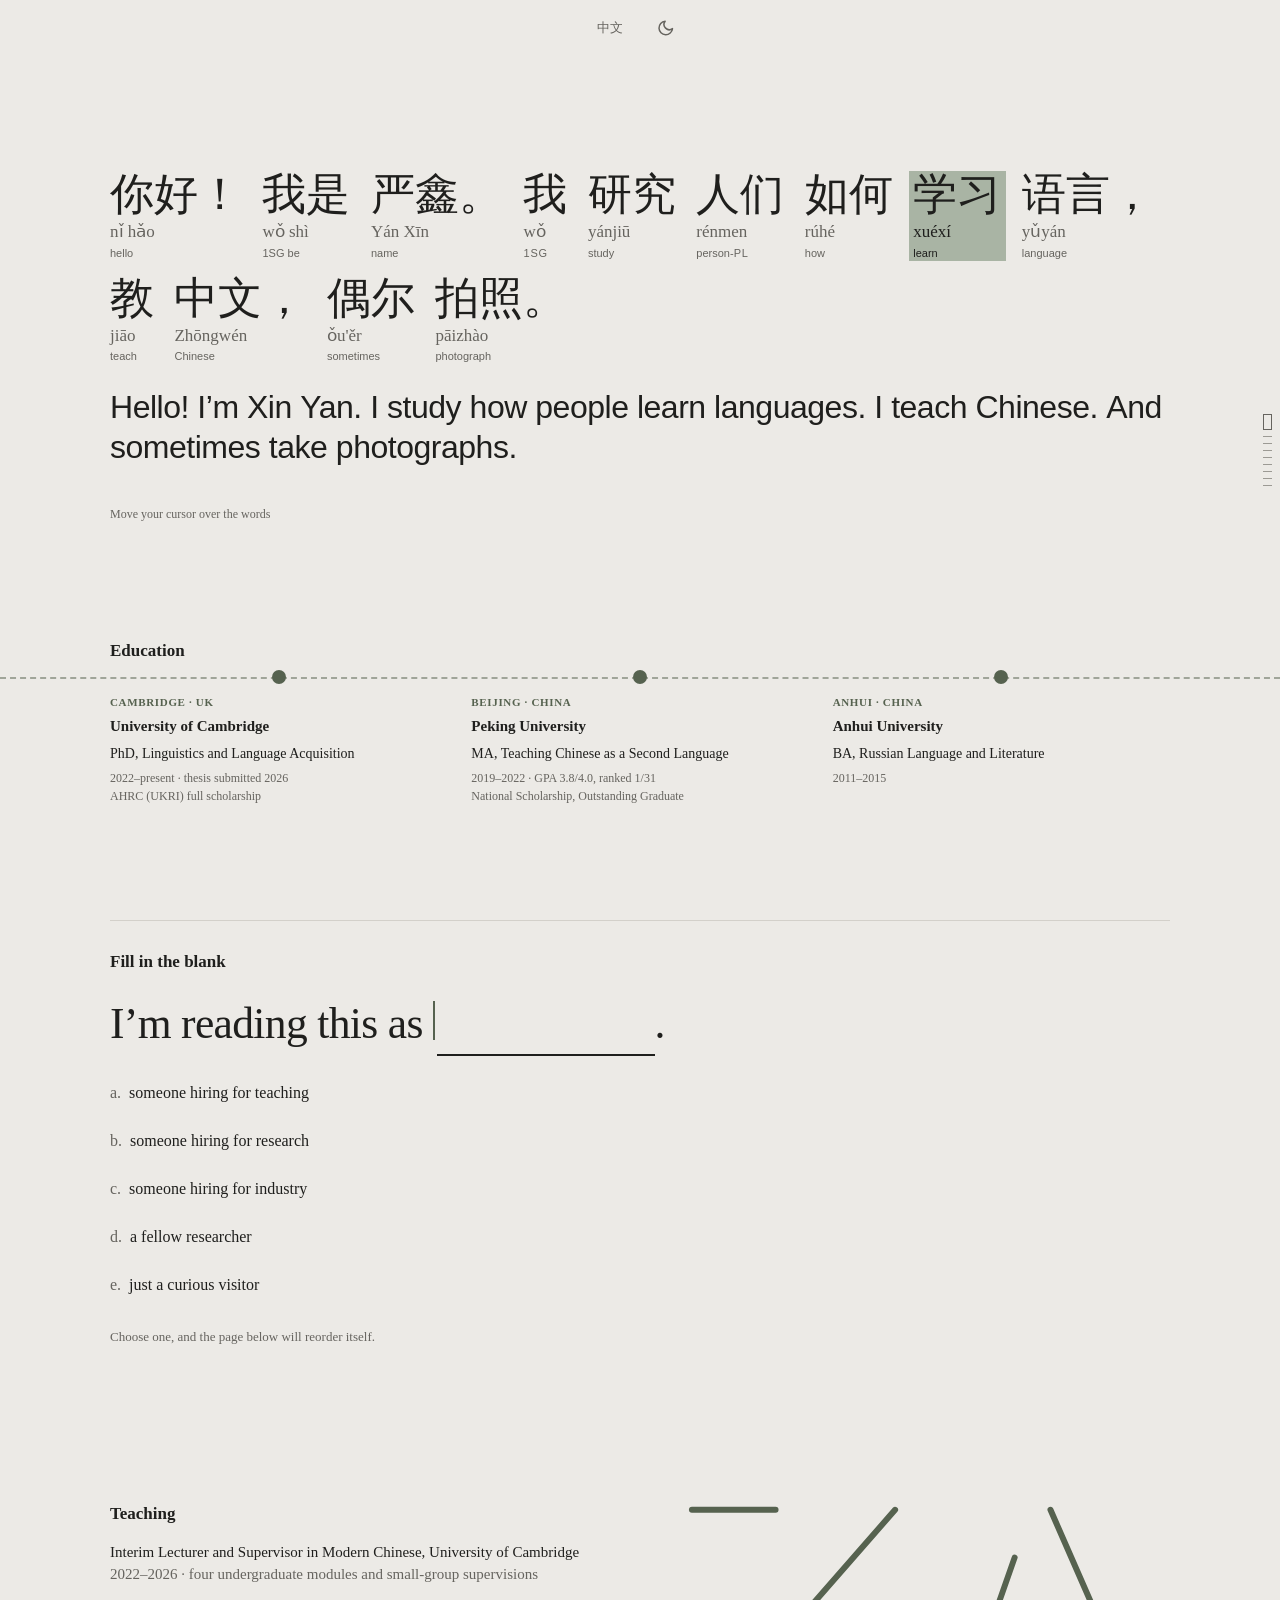
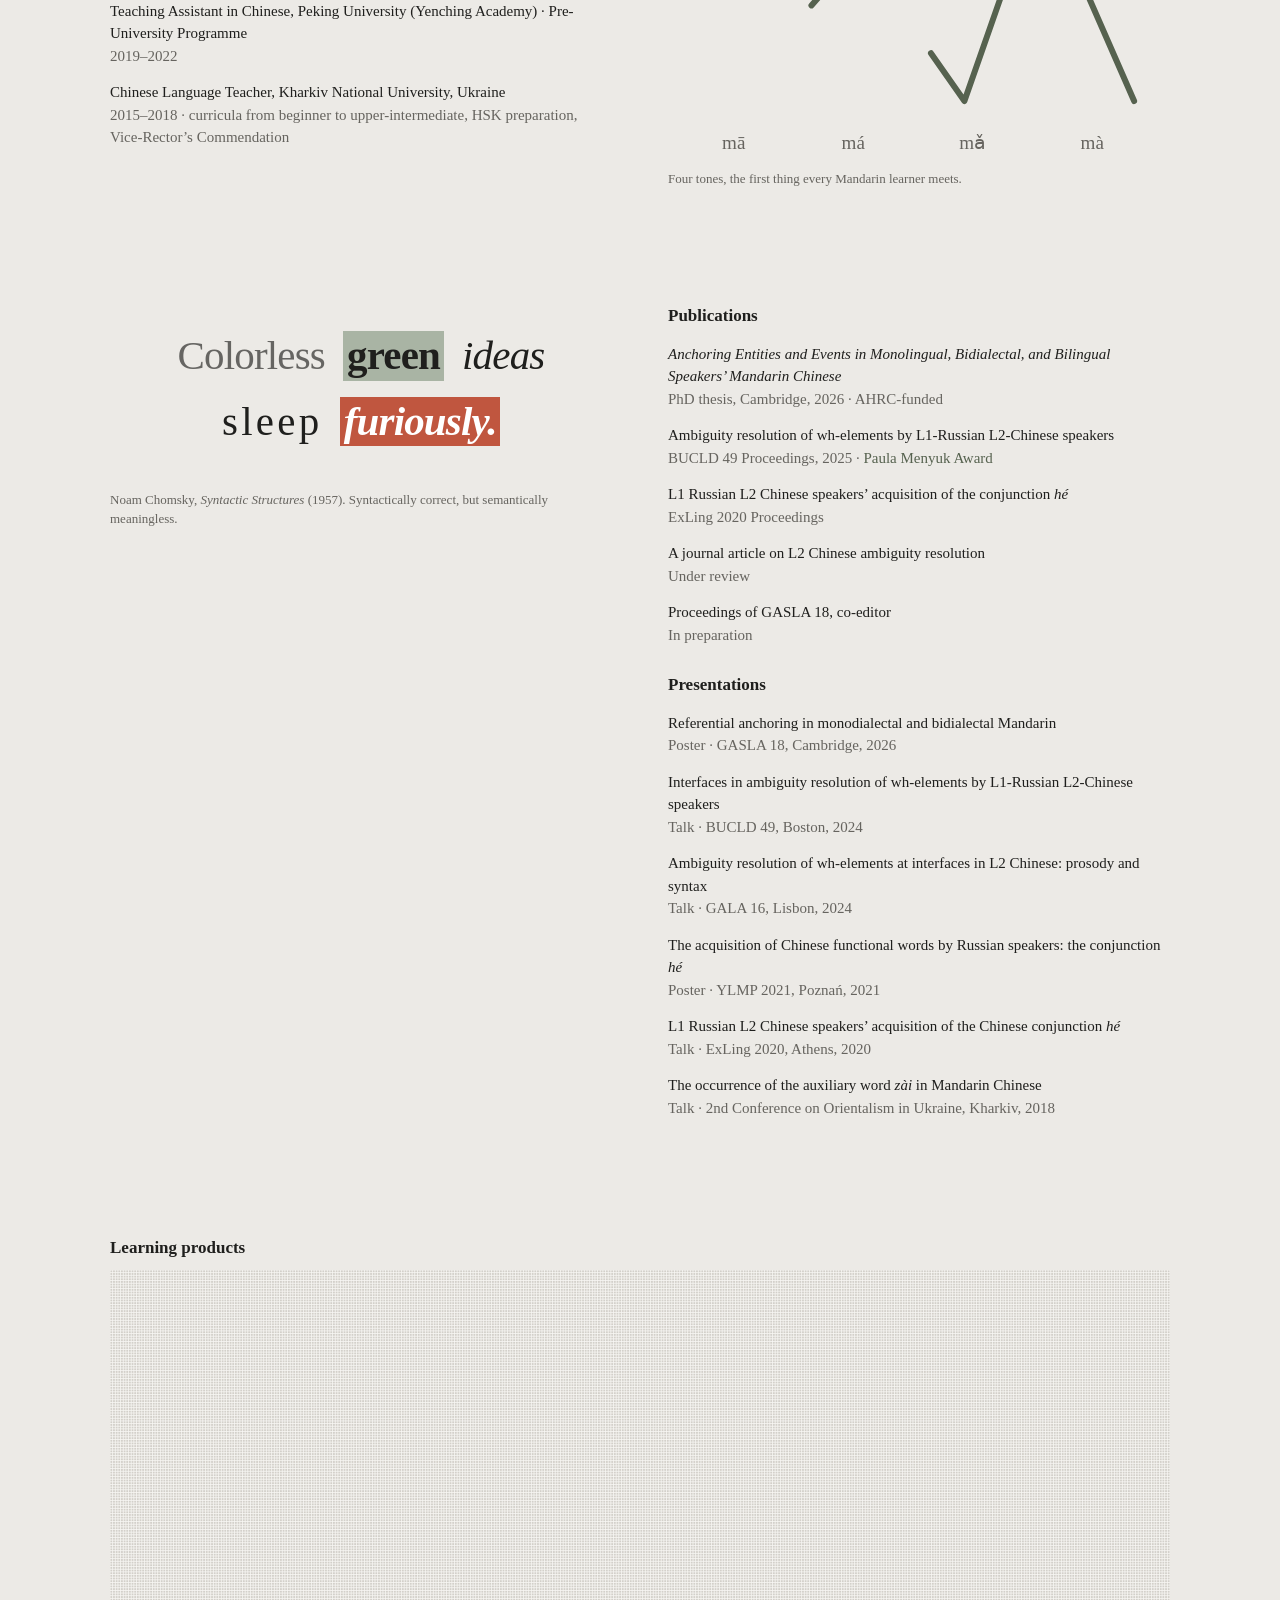
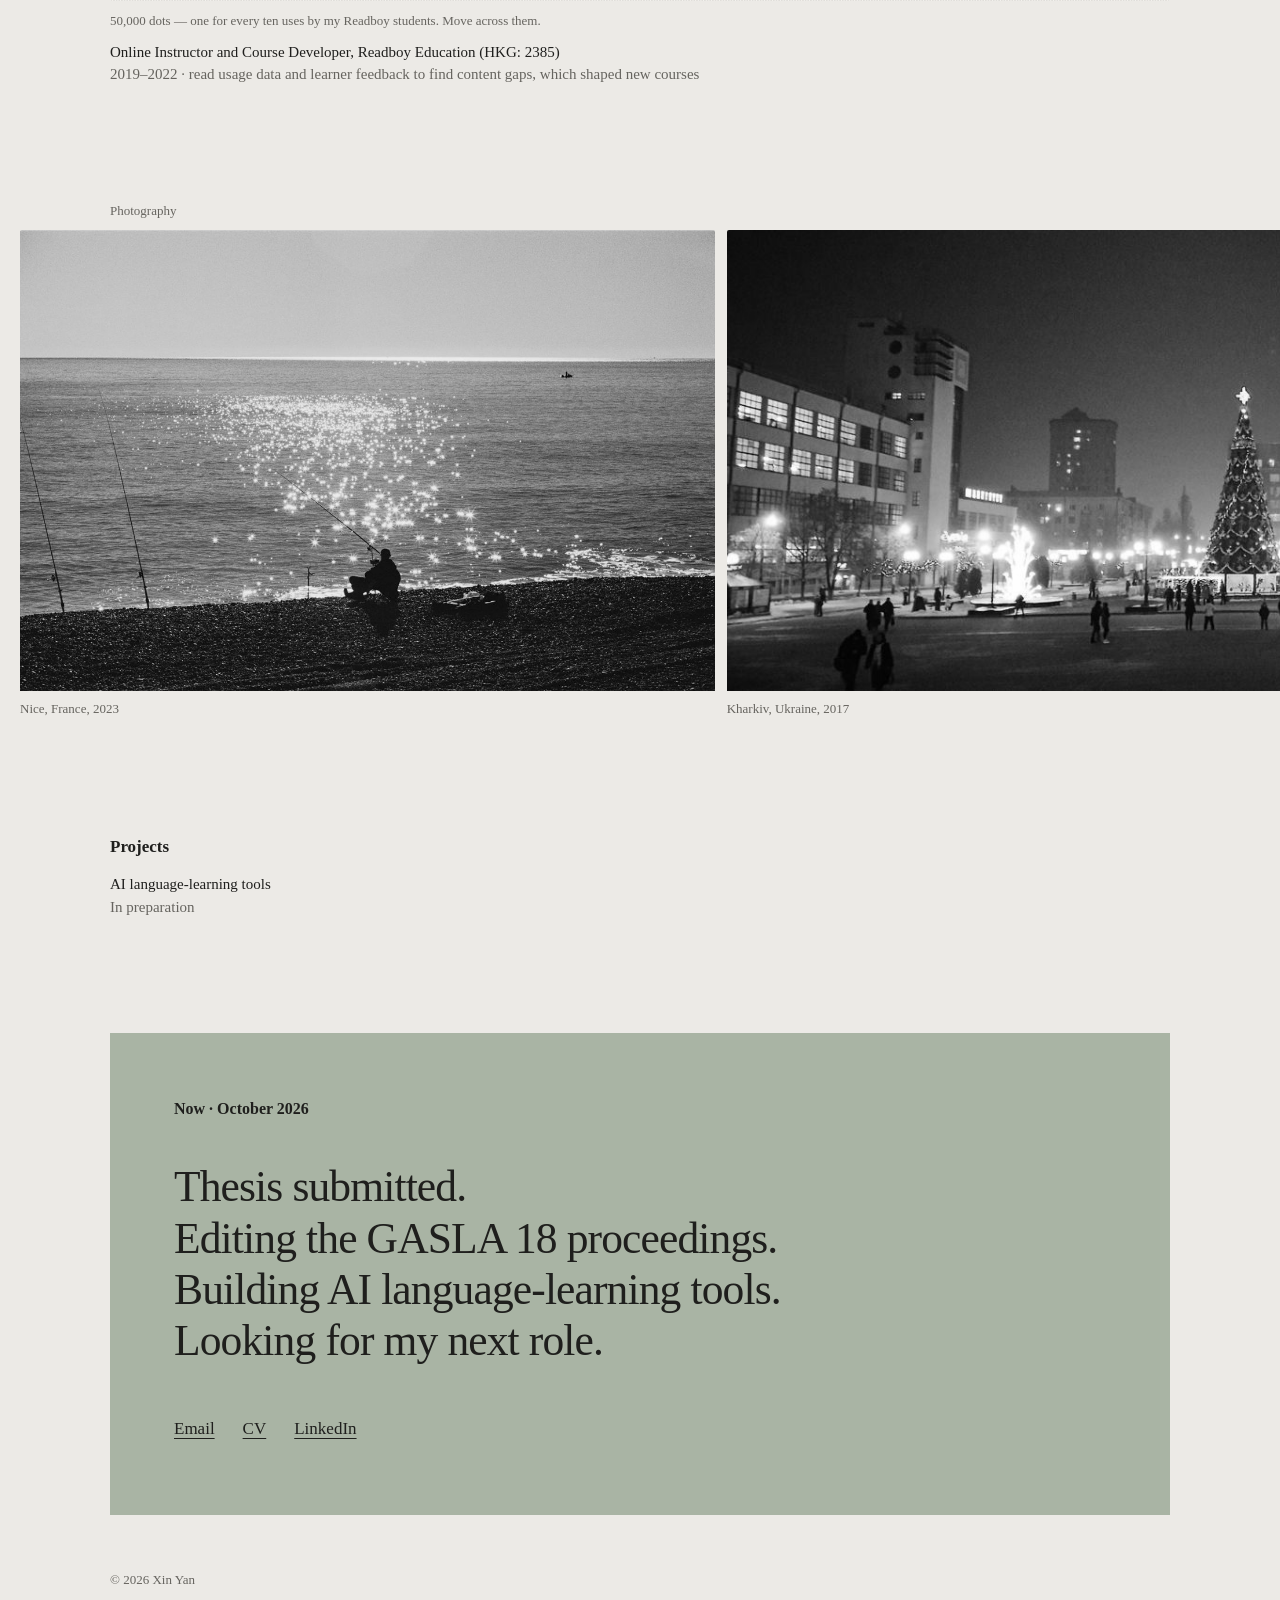
==== index.html @ ea4a9679 "Add files via upload" ====
<!doctype html>
<html lang="en">
<head>
<meta charset="utf-8">
<meta name="viewport" content="width=device-width, initial-scale=1">
<title>Xin Yan 严鑫</title>
<meta name="description" content="Xin Yan (严鑫): Chinese language teacher and applied linguist. PhD, University of Cambridge; MA, Peking University.">
<meta property="og:title" content="Xin Yan 严鑫">
<meta property="og:description" content="I teach Chinese, study how people learn languages, and sometimes take photographs.">
<meta property="og:image" content="photos/nice-2023-1200.jpg">
<meta name="theme-color" content="#ECEAE6" id="themeColor">
<link rel="icon" href="data:image/svg+xml,%3Csvg xmlns='http://www.w3.org/2000/svg' viewBox='0 0 32 32'%3E%3Ccircle cx='16' cy='16' r='14' fill='%23A9B4A4'/%3E%3C/svg%3E">
<link rel="stylesheet" href="style.css">
<script src="script.js" defer></script>
</head>
<body>

<header class="bar">
  <div class="bar-center">
    <a class="lang-toggle" href="zh.html" aria-label="中文" lang="zh-CN">中文</a>
    <button class="theme-toggle" type="button" aria-label="Toggle dark mode" data-theme="light"><svg class="icon-moon" viewBox="0 0 24 24" fill="none" stroke="currentColor" stroke-width="2" stroke-linecap="round" stroke-linejoin="round" aria-hidden="true"><path d="M21 12.8A9 9 0 1 1 11.2 3a7 7 0 0 0 9.8 9.8z"/></svg><svg class="icon-sun" viewBox="0 0 24 24" fill="none" stroke="currentColor" stroke-width="2" stroke-linecap="round" stroke-linejoin="round" aria-hidden="true"><circle cx="12" cy="12" r="4"/><path d="M12 2v2M12 20v2M4.9 4.9l1.4 1.4M17.7 17.7l1.4 1.4M2 12h2M20 12h2M4.9 19.1l1.4-1.4M17.7 6.3l1.4-1.4"/></svg></button>
  </div>
</header>

<div class="rail" id="rail" aria-hidden="true"></div>

<main>

  <!-- (1) Introduction -->
    <section class="intro" data-sec aria-label="Introduction">
    <div class="gloss" lang="zh-CN" id="gloss">
      <span class="w"><span class="h">你好！</span><span class="p" lang="zh-Latn">nǐ hǎo</span><span class="g" lang="en">hello</span></span>
      <span class="w"><span class="h">我是</span><span class="p" lang="zh-Latn">wǒ shì</span><span class="g" lang="en">1SG be</span></span>
      <span class="w"><span class="h">严鑫。</span><span class="p" lang="zh-Latn">Yán Xīn</span><span class="g" lang="en">name</span></span>
      <span class="w"><span class="h">我</span><span class="p" lang="zh-Latn">wǒ</span><span class="g sc" lang="en">1SG</span></span>
      <span class="w"><span class="h">研究</span><span class="p" lang="zh-Latn">yánjiū</span><span class="g" lang="en">study</span></span>
      <span class="w"><span class="h">人们</span><span class="p" lang="zh-Latn">rénmen</span><span class="g" lang="en">person-<span class="sc">PL</span></span></span>
      <span class="w"><span class="h">如何</span><span class="p" lang="zh-Latn">rúhé</span><span class="g" lang="en">how</span></span>
      <span class="w hl"><span class="h">学习</span><span class="p" lang="zh-Latn">xuéxí</span><span class="g" lang="en">learn</span></span>
      <span class="w"><span class="h">语言，</span><span class="p" lang="zh-Latn">yǔyán</span><span class="g" lang="en">language</span></span>
      <span class="w"><span class="h">教</span><span class="p" lang="zh-Latn">jiāo</span><span class="g" lang="en">teach</span></span>
      <span class="w"><span class="h">中文，</span><span class="p" lang="zh-Latn">Zhōngwén</span><span class="g" lang="en">Chinese</span></span>
      <span class="w"><span class="h">偶尔</span><span class="p" lang="zh-Latn">ǒu'ěr</span><span class="g" lang="en">sometimes</span></span>
      <span class="w"><span class="h">拍照。</span><span class="p" lang="zh-Latn">pāizhào</span><span class="g" lang="en">photograph</span></span>
      <span class="tr-en"><span class="ew">Hello!</span> <span class="ew">I’m</span> <span class="ew">Xin</span> <span class="ew">Yan.</span> <span class="ew">I</span> <span class="ew">study</span> <span class="ew">how</span> <span class="ew">people</span> <span class="ew">learn</span> <span class="ew">languages.</span> <span class="ew">I</span> <span class="ew">teach</span> <span class="ew">Chinese.</span> <span class="ew">And</span> <span class="ew">sometimes</span> <span class="ew">take</span> <span class="ew">photographs.</span></span>
    </div>
      <span class="hint">Move your cursor over the words</span>
</section>

  <!-- (2) Who is reading: reorders the sections below -->
    <section class="edu" data-sec aria-label="Education">
    <span class="label title">Education</span>
    <figure class="edu-map">
    
      <div class="edu-node">
        <span class="edu-dot"></span>
        <div class="edu-card">
          <span class="edu-place">Cambridge · UK</span>
          <strong>University of Cambridge</strong>
          <span>PhD, Linguistics and Language Acquisition</span>
          <span class="meta">2022–present · thesis submitted 2026<br>AHRC (UKRI) full scholarship</span>
        </div>
      </div>
      <div class="edu-node">
        <span class="edu-dot"></span>
        <div class="edu-card">
          <span class="edu-place">Beijing · China</span>
          <strong>Peking University</strong>
          <span>MA, Teaching Chinese as a Second Language</span>
          <span class="meta">2019–2022 · GPA 3.8/4.0, ranked 1/31<br>National Scholarship, Outstanding Graduate</span>
        </div>
      </div>
      <div class="edu-node">
        <span class="edu-dot"></span>
        <div class="edu-card">
          <span class="edu-place">Anhui · China</span>
          <strong>Anhui University</strong>
          <span>BA, Russian Language and Literature</span>
          <span class="meta">2011–2015</span>
        </div>
      </div>
    </figure>
  </section>

  <section class="cloze" data-sec aria-label="Who is reading">
    <span class="label title">Fill in the blank</span>
    <p class="sentence">I’m reading this as <span class="cursor" aria-hidden="true"></span><span class="blank" id="blank">&nbsp;</span>.</p>
    <div class="options" id="options" role="group" aria-label="Who is reading">
      <button type="button" data-aud="teaching" data-fill="a teaching recruiter" aria-pressed="false"><span class="letter">a.</span><span class="en">someone hiring for teaching</span></button>
      <button type="button" data-aud="research-hire" data-fill="a research recruiter" aria-pressed="false"><span class="letter">b.</span><span class="en">someone hiring for research</span></button>
      <button type="button" data-aud="industry" data-fill="an industry recruiter" aria-pressed="false"><span class="letter">c.</span><span class="en">someone hiring for industry</span></button>
      <button type="button" data-aud="research" data-fill="a fellow researcher" aria-pressed="false"><span class="letter">d.</span><span class="en">a fellow researcher</span></button>
      <button type="button" data-aud="browse" data-fill="a curious visitor" aria-pressed="false"><span class="letter">e.</span><span class="en">just a curious visitor</span></button>
    </div>
    <span class="note" id="note" aria-live="polite">Choose one, and the page below will reorder itself.</span>
  </section>

  <div class="flow">

    <section class="split" data-sec data-key="teaching" aria-label="Teaching">
      <div class="stack">
        <span class="label title">Teaching</span>
        <div class="item"><span>Interim Lecturer and Supervisor in Modern Chinese, University of Cambridge</span><span class="meta">2022–2026 · four undergraduate modules and small-group supervisions</span></div>
        <div class="item"><span>Teaching Assistant in Chinese, Peking University (Yenching Academy) · Pre-University Programme</span><span class="meta">2019–2022</span></div>
        <div class="item"><span>Chinese Language Teacher, Kharkiv National University, Ukraine</span><span class="meta">2015–2018 · curricula from beginner to upper-intermediate, HSK preparation, Vice-Rector’s Commendation</span></div>
      </div>
      <figure class="tones stack" style="gap: 8px">
        <svg viewBox="0 0 420 250" role="img" aria-label="The four Mandarin tone contours">
          <g stroke="currentColor" stroke-width="5" stroke-linecap="round" stroke-linejoin="round" fill="none">
            <path d="M20 40 L90 40"/><path d="M120 120 L190 40"/><path d="M220 160 L248 200 L290 80"/><path d="M320 40 L390 200"/>
          </g>
          <g font-size="16" fill="#66645F" text-anchor="middle" font-family="Iowan Old Style, Georgia, Times New Roman, Songti SC, SimSun, serif">
            <text x="55" y="240">mā</text><text x="155" y="240">má</text><text x="255" y="240">mǎ</text><text x="355" y="240">mà</text>
          </g>
        </svg>
        <figcaption class="label">Four tones, the first thing every Mandarin learner meets.</figcaption>
      </figure>
    </section>

    <section class="stack" style="gap: 10px" data-sec data-key="product" aria-label="Learning products">
      <span class="label title">Learning products</span>
      <canvas class="dots" id="dots" aria-hidden="true"></canvas>
      <span class="label">50,000 dots — one for every ten uses by my Readboy students. Move across them.</span>
      <div class="item"><span>Online Instructor and Course Developer, Readboy Education (HKG: 2385)</span><span class="meta">2019–2022 · read usage data and learner feedback to find content gaps, which shaped new courses</span></div>
    </section>

    <section class="split" data-sec data-key="research" aria-label="Publications and talks" style="align-items: flex-start">
      <figure class="stack" style="gap: 16px">
        <blockquote class="quote"><span class="qw colorless">Colorless</span> <span class="qw green">green</span> <span class="qw ideas">ideas</span><span class="qw brk"></span> <span class="qw sleep">sleep</span> <span class="qw furiously">furiously.</span></blockquote>
        <figcaption class="label">Noam Chomsky, <em>Syntactic Structures</em> (1957). Syntactically correct, but semantically meaningless.</figcaption>
      </figure>
      <div class="stack">
        <span class="label title">Publications</span>
        <div class="item"><span><em>Anchoring Entities and Events in Monolingual, Bidialectal, and Bilingual Speakers’ Mandarin Chinese</em></span><span class="meta">PhD thesis, Cambridge, 2026 · AHRC-funded</span></div>
        <div class="item"><span>Ambiguity resolution of wh-elements by L1-Russian L2-Chinese speakers</span><span class="meta">BUCLD 49 Proceedings, 2025 · <span class="accent">Paula Menyuk Award</span></span></div>
        <div class="item"><span>L1 Russian L2 Chinese speakers’ acquisition of the conjunction <em>hé</em></span><span class="meta">ExLing 2020 Proceedings</span></div>
        <div class="item"><span>A journal article on L2 Chinese ambiguity resolution</span><span class="meta">Under review</span></div>
        <div class="item"><span>Proceedings of GASLA 18, co-editor</span><span class="meta">In preparation</span></div>
        <span class="label title" style="margin-top: 12px">Presentations</span>
        <div class="item"><span>Referential anchoring in monodialectal and bidialectal Mandarin</span><span class="meta">Poster · GASLA 18, Cambridge, 2026</span></div>
        <div class="item"><span>Interfaces in ambiguity resolution of wh-elements by L1-Russian L2-Chinese speakers</span><span class="meta">Talk · BUCLD 49, Boston, 2024</span></div>
        <div class="item"><span>Ambiguity resolution of wh-elements at interfaces in L2 Chinese: prosody and syntax</span><span class="meta">Talk · GALA 16, Lisbon, 2024</span></div>
        <div class="item"><span>The acquisition of Chinese functional words by Russian speakers: the conjunction <em>hé</em></span><span class="meta">Poster · YLMP 2021, Poznań, 2021</span></div>
        <div class="item"><span>L1 Russian L2 Chinese speakers’ acquisition of the Chinese conjunction <em>hé</em></span><span class="meta">Talk · ExLing 2020, Athens, 2020</span></div>
        <div class="item"><span>The occurrence of the auxiliary word <em>zài</em> in Mandarin Chinese</span><span class="meta">Talk · 2nd Conference on Orientalism in Ukraine, Kharkiv, 2018</span></div>
      </div>
    </section>

    <section class="bleed" data-sec data-key="photo" aria-label="Photography">
      <div class="head"><span>Photography</span></div>
      <div class="strip">
        <figure><img src="photos/nice-2023-1200.jpg" srcset="photos/nice-2023-1200.jpg 1200w, photos/nice-2023.jpg 2400w" sizes="80vw" width="1200" height="796" alt="A lone fisherman on a pebble beach, the sea glittering in the sun" loading="lazy"><figcaption class="cap">Nice, France, 2023</figcaption></figure>
        <figure><img src="photos/kharkiv-2017-1200.jpg" srcset="photos/kharkiv-2017-1200.jpg 1200w, photos/kharkiv-2017.jpg 2400w" sizes="90vw" width="1200" height="490" alt="A city square in Kharkiv on a winter night, with a lit Christmas tree" loading="lazy"><figcaption class="cap">Kharkiv, Ukraine, 2017</figcaption></figure>
        <figure><img src="photos/taihu-2016-1200.jpg" srcset="photos/taihu-2016-1200.jpg 1200w, photos/taihu-2016.jpg 2400w" sizes="100vw" width="1200" height="374" alt="Dusk over hills and trees near Taihu" loading="lazy"><figcaption class="cap">Taihu, China, 2016</figcaption></figure>
      </div>
    </section>

  </div>

  <section class="split" data-sec aria-label="Projects">
    <div class="stack">
      <span class="label title">Projects</span>
    <div class="item"><span>AI language-learning tools</span><span class="meta">In preparation</span></div>
    </div>
    
  </section>

  <section class="now" data-sec aria-label="Now">
    <span class="now-head">Now · October 2026</span>
    <div class="lines">
      <span>Thesis submitted.</span>
      <span>Editing the GASLA 18 proceedings.</span>
      <span>Building AI language-learning tools.</span>
      <span>Looking for my next role.</span>
    </div>
    <div class="links">
      <a href="#" id="email">Email</a>
      <a href="cv.pdf" target="_blank" rel="noopener">CV</a>
      <a href="https://www.linkedin.com/in/yanxin4608/" target="_blank" rel="noopener">LinkedIn</a>
    </div>
  </section>

  <span class="foot">© 2026 Xin Yan</span>

</main>

<script>
(function () {
  /* Reorder sections by reader */
  var orders = {
    none: ['teaching', 'research', 'product', 'photo'],
    teaching: ['teaching', 'research', 'product', 'photo'],
    'research-hire': ['research', 'teaching', 'product', 'photo'],
    industry: ['product', 'research', 'teaching', 'photo'],
    research: ['research', 'teaching', 'product', 'photo'],
    browse: ['photo', 'teaching', 'product', 'research']
  };
  var options = document.getElementById('options');
  var blank = document.getElementById('blank');
  var note = document.getElementById('note');
  var current = null;
  function apply(aud) {
    current = aud;
    var seq = orders[aud || 'none'];
    seq.forEach(function (key, i) {
      var el = document.querySelector('[data-key="' + key + '"]');
      if (el) el.style.order = i + 1;
    });
    var chosen = null;
    options.querySelectorAll('button').forEach(function (b) {
      var on = b.getAttribute('data-aud') === aud;
      b.setAttribute('aria-pressed', on ? 'true' : 'false');
      if (on) chosen = b;
    });
    options.classList.toggle('chosen', !!aud);
    blank.textContent = chosen ? chosen.getAttribute('data-fill') : ' ';
    blank.classList.toggle('filled', !!chosen);
    note.textContent = chosen ? 'The sections below have been reordered for you.' : 'Choose one, and the page below will reorder itself.';
    note.classList.toggle('on', !!chosen);
    updateRail();
  }
  options.addEventListener('click', function (e) {
    var b = e.target.closest('button');
    if (!b) return;
    var aud = b.getAttribute('data-aud');
    apply(current === aud ? null : aud);
  });

  /* 50,000 dots — one for each Readboy learner, drawn on canvas for speed */
  var canvas = document.getElementById('dots');
  var ctx = canvas.getContext('2d');
  var base = document.createElement('canvas');
  var bctx = base.getContext('2d');
  var COLS = 400, ROWS = 125;
  var DPR = window.devicePixelRatio || 1;
  var tx = -1, ty = -1, gx = -1, gy = -1, raf = null, C = {};
  var heat = new Float32Array(COLS * ROWS);

  function readColors() {
    var cs = getComputedStyle(document.documentElement);
    C.line = cs.getPropertyValue('--line').trim() || '#D3D0CA';
    C.sage = cs.getPropertyValue('--sage').trim() || '#A9B4A4';
    C.mid = cs.getPropertyValue('--sage-mid').trim() || '#7F8A79';
    C.deep = cs.getPropertyValue('--sage-deep').trim() || '#56624F';
    C.paper = cs.getPropertyValue('--paper').trim() || '#F7F6F3';
  }

  function sizeDots() {
    var w = canvas.clientWidth;
    var h = Math.max(1, Math.round(w * ROWS / COLS));
    var pw = Math.max(1, Math.round(w * DPR));
    var ph = Math.max(1, Math.round(h * DPR));
    canvas.width = pw; canvas.height = ph;
    canvas.style.height = h + 'px';
    base.width = pw; base.height = ph;
    drawBase();
  }

  function drawBase() {
    readColors();
    var w = base.width, h = base.height;
    bctx.fillStyle = C.paper;
    bctx.fillRect(0, 0, w, h);
    var cw = w / COLS, ch = h / ROWS;
    var d = Math.max(0.8, Math.min(cw, ch) * 0.7);
    bctx.fillStyle = C.line;
    for (var i = 0; i < COLS * ROWS; i++) {
      bctx.fillRect((i % COLS + 0.5) * cw - d / 2, (Math.floor(i / COLS) + 0.5) * ch - d / 2, d, d);
    }
    draw();
  }

  function hash(x, y) {
    var h = (x * 73856093) ^ (y * 19349663);
    h = (h ^ (h >> 13)) * 1274126177;
    return ((h ^ (h >> 16)) >>> 0) / 4294967295;
  }

  function addHeat(px, py) {
    var R = 12;
    var x0 = Math.floor(px - R), x1 = Math.ceil(px + R);
    var y0 = Math.floor(py - R), y1 = Math.ceil(py + R);
    for (var y = y0; y <= y1; y++) {
      for (var x = x0; x <= x1; x++) {
        if (x < 0 || y < 0 || x >= COLS || y >= ROWS) continue;
        var n = hash(x, y);
        var d = Math.hypot(x - px, y - py) + (n - 0.5) * 1.6;
        if (d > R) continue;
        var h = 1 - d / R;
        var idx = y * COLS + x;
        if (h > heat[idx]) heat[idx] = h;
      }
    }
  }

  function draw() {
    ctx.clearRect(0, 0, canvas.width, canvas.height);
    ctx.drawImage(base, 0, 0, canvas.width, canvas.height);
    var cw = canvas.width / COLS, ch = canvas.height / ROWS;
    var d = Math.max(0.8, Math.min(cw, ch) * 0.8);
    for (var i = 0; i < heat.length; i++) {
      var h = heat[i];
      if (h <= 0.02) continue;
      var x = i % COLS, y = (i / COLS) | 0;
      var col = h > 0.6 ? C.deep : h > 0.3 ? C.mid : C.sage;
      var rr = d * (1 + h * 0.9);
      ctx.fillStyle = col;
      ctx.fillRect((x + 0.5) * cw - rr / 2, (y + 0.5) * ch - rr / 2, rr, rr);
    }
  }

  function loop() {
    raf = null;
    if (tx >= 0) {
      gx += (tx - gx) * 0.25;
      gy += (ty - gy) * 0.25;
      addHeat(gx, gy);
    }
    var active = false;
    for (var i = 0; i < heat.length; i++) {
      if (heat[i] > 0.01) {
        heat[i] *= 0.9;
        if (heat[i] > 0.02) active = true;
      } else {
        heat[i] = 0;
      }
    }
    draw();
    if (active || tx >= 0) raf = requestAnimationFrame(loop);
  }

  function onMove(e) {
    var r = canvas.getBoundingClientRect();
    tx = (e.clientX - r.left) / r.width * COLS;
    ty = (e.clientY - r.top) / r.height * ROWS;
    if (!raf) raf = requestAnimationFrame(loop);
  }
  canvas.addEventListener('pointermove', onMove);
  canvas.addEventListener('pointerdown', onMove);
  canvas.addEventListener('pointerleave', function () { tx = -1; ty = -1; });

  sizeDots();
  window.addEventListener('resize', sizeDots);
  var mo = new MutationObserver(function () { drawBase(); });
  mo.observe(document.documentElement, { attributes: true, attributeFilter: ['data-theme'] });
  var mq = window.matchMedia('(prefers-color-scheme: dark)');
  if (mq.addEventListener) mq.addEventListener('change', function () { drawBase(); });

  /* Side rail: one tick per section, in visual order */
  var rail = document.getElementById('rail');
  var secs = Array.prototype.slice.call(document.querySelectorAll('[data-sec]'));
  secs.forEach(function () { rail.appendChild(document.createElement('span')); });
  var ticks = rail.children;
  function updateRail() {
    var tops = secs.map(function (el) { return el.getBoundingClientRect().top; }).sort(function (a, b) { return a - b; });
    var active = 0;
    tops.forEach(function (t, i) { if (t < window.innerHeight * 0.45) active = i; });
    for (var i = 0; i < ticks.length; i++) ticks[i].classList.toggle('on', i === active);
  }
  window.addEventListener('scroll', updateRail, { passive: true });
  window.addEventListener('resize', updateRail);

  /* Email: built from char codes to deter scrapers; copy to clipboard, fall back to mailto */
  var email = document.getElementById('email');
  var emailAddr = String.fromCharCode.apply(null, [121,97,110,120,105,110,52,54,48,56,64,103,109,97,105,108,46,99,111,109]);
  email.setAttribute('href', 'mailto:' + emailAddr);
  email.addEventListener('click', function (e) {
    if (navigator.clipboard && window.isSecureContext) {
      e.preventDefault();
      navigator.clipboard.writeText(emailAddr).then(function () {
        email.textContent = 'Copied';
        setTimeout(function () { email.textContent = 'Email'; }, 1600);
      }, function () { window.location.href = 'mailto:' + emailAddr; });
    }
  });

  /* Gloss words dodge the pointer (playful) */
  var intro = document.querySelector('.intro');
  if (intro) {
    var gwords = Array.prototype.slice.call(intro.querySelectorAll('.w, .ew, .gword'));
    intro.addEventListener('pointermove', function (e) {
      gwords.forEach(function (w) {
        var r = w.getBoundingClientRect();
        var cx = r.left + r.width / 2, cy = r.top + r.height / 2;
        var dx = cx - e.clientX, dy = cy - e.clientY;
        var d = Math.hypot(dx, dy);
        if (d < 110 && d > 0) {
          var f = (1 - d / 110) * 70;
          w.style.transform = 'translate(' + (dx / d * f) + 'px,' + (dy / d * f) + 'px)';
        } else {
          w.style.transform = '';
        }
      });
    });
    intro.addEventListener('pointerleave', function () {
      gwords.forEach(function (w) { w.style.transform = ''; });
    });
  }

  apply(null);
})();
</script>
</body>
</html>
---- style.css ----
/* Inter Tight, self-hosted (SIL Open Font License, see fonts/OFL-LICENSE.txt) */
@font-face { font-family: "Inter Tight"; font-style: normal; font-weight: 400; font-display: swap; src: url("fonts/inter-tight-latin-400-normal.woff2") format("woff2"); unicode-range: U+0000-00FF, U+0131, U+0152-0153, U+02BB-02BC, U+02C6, U+02DA, U+02DC, U+0304, U+0308, U+0329, U+2000-206F, U+20AC, U+2122, U+2191, U+2193, U+2212, U+2215, U+FEFF, U+FFFD; }
@font-face { font-family: "Inter Tight"; font-style: normal; font-weight: 500; font-display: swap; src: url("fonts/inter-tight-latin-500-normal.woff2") format("woff2"); unicode-range: U+0000-00FF, U+0131, U+0152-0153, U+02BB-02BC, U+02C6, U+02DA, U+02DC, U+0304, U+0308, U+0329, U+2000-206F, U+20AC, U+2122, U+2191, U+2193, U+2212, U+2215, U+FEFF, U+FFFD; }
@font-face { font-family: "Inter Tight"; font-style: normal; font-weight: 400; font-display: swap; src: url("fonts/inter-tight-latin-ext-400-normal.woff2") format("woff2"); unicode-range: U+0100-02BA, U+02BD-02C5, U+02C7-02CC, U+02CE-02D7, U+02DD-02FF, U+0304, U+0308, U+0329, U+1D00-1DBF, U+1E00-1E9F, U+1EF2-1EFF, U+2020, U+20A0-20AB, U+20AD-20C0, U+2113, U+2C60-2C7F, U+A720-A7FF; }
@font-face { font-family: "Inter Tight"; font-style: normal; font-weight: 500; font-display: swap; src: url("fonts/inter-tight-latin-ext-500-normal.woff2") format("woff2"); unicode-range: U+0100-02BA, U+02BD-02C5, U+02C7-02CC, U+02CE-02D7, U+02DD-02FF, U+0304, U+0308, U+0329, U+1D00-1DBF, U+1E00-1E9F, U+1EF2-1EFF, U+2020, U+20A0-20AB, U+20AD-20C0, U+2113, U+2C60-2C7F, U+A720-A7FF; }

:root {
  color-scheme: light;
  --bg: #ECEAE6;
  --paper: #F7F6F3;
  --ink: #1F1F1D;
  --muted: #66645F;
  --line: #D3D0CA;
  --tick: #9C9A94;
  --sage: #A9B4A4;
  --sage-mid: #7F8A79;
  --sage-deep: #56624F;
  --sage-soft: #A9B4A4;
  --on-accent: #1F1F1D;
  --photo: #3A3936;
}

/* Dark mode: follows the system until the visitor picks */
:root[data-theme="dark"] {
  color-scheme: dark;
  --bg: #171716;
  --paper: #201F1D;
  --ink: #E7E5DF;
  --muted: #A3A19A;
  --line: #373530;
  --tick: #57554F;
  --sage-mid: #8B977F;
  --sage-deep: #B7C3A6;
  --sage-soft: #5B6753;
  --photo: #1E1D1B;
}
@media (prefers-color-scheme: dark) {
  :root:not([data-theme="light"]) {
    color-scheme: dark;
    --bg: #171716;
    --paper: #201F1D;
    --ink: #E7E5DF;
    --muted: #A3A19A;
    --line: #373530;
    --tick: #57554F;
    --sage-mid: #8B977F;
    --sage-deep: #B7C3A6;
    --sage-soft: #5B6753;
    --photo: #1E1D1B;
  }
}

* { box-sizing: border-box; }
html { -webkit-text-size-adjust: 100%; }
body {
  margin: 0;
  background: var(--bg);
  color: var(--ink);
  font-family: "Iowan Old Style", "Palatino Linotype", "Georgia", "Times New Roman", "Songti SC", "STSong", "Noto Serif SC", "SimSun", serif;
  font-size: 15px;
  line-height: 1.5;
  overflow-x: hidden;
}
a { color: inherit; text-decoration: none; }
a:hover { opacity: 0.6; }
button { font: inherit; color: inherit; cursor: pointer; background: transparent; border: 0; padding: 0; }
:focus-visible { outline: 2px solid var(--sage-deep); outline-offset: 3px; }
em { font-style: italic; }
::selection { background: var(--sage); color: var(--on-accent); }

/* Vertical Chinese for short bilingual labels */
.zh-v {
  display: inline-block;
  writing-mode: vertical-rl;
  text-orientation: upright;
  line-height: 1.2;
  vertical-align: middle;
}

/* Top bar and side rail */
.bar {
  position: sticky; top: 0; z-index: 5;
  height: 56px; padding: 0 20px;
  display: flex; align-items: center; justify-content: space-between; gap: 12px;
  background: var(--bg); font-size: 13px; color: var(--muted);
}
.bar a { min-height: 44px; display: inline-flex; align-items: center; white-space: nowrap; }
.theme-toggle {
  width: 44px; height: 44px; border-radius: 999px;
  display: inline-flex; align-items: center; justify-content: center;
  color: var(--muted);
}
.theme-toggle:hover { color: var(--ink); opacity: 1; }
.theme-toggle svg { width: 18px; height: 18px; display: block; }
.theme-toggle .icon-sun { display: none; }
.theme-toggle[data-theme="dark"] .icon-sun { display: block; }
.theme-toggle[data-theme="dark"] .icon-moon { display: none; }
.rail {
  position: fixed; right: 8px; top: 50%; transform: translateY(-50%); z-index: 6;
  display: flex; flex-direction: column; align-items: flex-end; gap: 6px;
}
.rail span { display: block; width: 9px; height: 1px; background: var(--tick); transition: height 0.2s ease; }
.rail span.on { height: 16px; background: transparent; border: 1px solid var(--muted); }

/* Layout */
main {
  max-width: 1100px; margin: 0 auto;
  padding: clamp(48px, 9vw, 120px) 20px 120px;
  display: flex; flex-direction: column; gap: clamp(72px, 9vw, 120px);
}
.flow { display: flex; flex-direction: column; gap: clamp(72px, 9vw, 120px); }
.label { font-size: 13px; color: var(--muted); }
.label:has(.zh-v) { display: flex; align-items: flex-start; justify-content: space-between; gap: 16px; font-size: 17px; font-weight: 600; color: var(--ink); }
.label:has(.zh-v) .zh-v { background: transparent; color: var(--sage-deep); font-size: 17px; font-family: "FangSong", "STFangsong", "仿宋", "FangSong_GB2312", serif; line-height: 1.3; }
.meta { color: var(--muted); }
.split { display: flex; flex-wrap: wrap; gap: 32px 56px; align-items: center; }
.split.reverse { flex-wrap: wrap-reverse; }
.split > * { flex: 1 1 360px; min-width: 0; }
.stack { display: flex; flex-direction: column; gap: 14px; }
.item { display: flex; flex-direction: column; }
figure { margin: 0; }

/* (1) Interlinear gloss */
.intro { display: flex; flex-direction: column; gap: clamp(24px, 3vw, 40px); }
.gloss { display: flex; flex-wrap: wrap; column-gap: clamp(10px, 1.6vw, 22px); row-gap: 14px; }
.w { display: inline-flex; flex-direction: column; transition: transform 0.3s cubic-bezier(0.34, 1.56, 0.64, 1); }
.w .h { font-size: clamp(22px, 3.4vw, 44px); line-height: 1.1; }
.w .p { font-size: clamp(12px, 1.4vw, 17px); color: var(--muted); font-family: "Iowan Old Style", "Palatino Linotype", Georgia, "Times New Roman", serif; }
.w .g { font-size: 11px; color: var(--muted); }
.w .sc { letter-spacing: 0.08em; }
.w.hl { background: var(--sage); color: var(--on-accent); padding: 0 0.3em; margin: 0 -0.3em; }
.w.hl .p, .w.hl .g { color: var(--on-accent); }
.gloss .tr-en { flex-basis: 100%; margin-top: 8px; font-size: clamp(20px, 2.8vw, 32px); line-height: 1.25; letter-spacing: -0.015em; }
.gloss .ew { display: inline-block; transition: transform 0.3s cubic-bezier(0.34, 1.56, 0.64, 1); }
.hint { font-size: 12px; color: var(--muted); }

/* (2) Fill in the blank */
.cloze { border-top: 1px solid var(--line); padding-top: 28px; display: flex; flex-direction: column; gap: 20px; }
.cloze .sentence { margin: 0; font-size: clamp(24px, 3.4vw, 44px); line-height: 1.3; letter-spacing: -0.015em; }
.blank { display: inline-block; min-width: 5em; min-height: 1em; padding: 0 0.2em; position: relative; transition: background-color 0.3s ease; }
.blank::after { content: ''; position: absolute; left: 0; right: 0; bottom: -0.12em; height: 2px; background: var(--ink); }
.blank.filled { background: var(--sage); color: var(--on-accent); }
.options { display: flex; flex-direction: column; gap: 4px; }
.options button { display: block; min-height: 44px; padding: 10px 0; font-size: 16px; line-height: 1.4; text-align: left; }
.options .letter, .options .zh { color: var(--muted); }
.options .letter { margin-right: 8px; }
.options .zh { margin-left: 8px; white-space: nowrap; }
.options .zh { font-size: 13px; }
.options.chosen button[aria-pressed="false"] { color: var(--muted); }
.options button[aria-pressed="true"] .en { text-decoration: underline; text-underline-offset: 4px; }
.note { font-size: 13px; color: var(--muted); }
.note.on { color: var(--sage-deep); }

/* Figures */
.tones svg, .dots-wrap { width: 100%; }
.tones svg { color: var(--sage-deep); }
.tones svg text { fill: var(--muted); }
.accent { color: var(--sage-deep); }
.dots {
  display: block;
  width: 100%;
  aspect-ratio: 16 / 5;
  background: var(--paper);
  border-radius: 2px;
  touch-action: pan-y;
  cursor: crosshair;
}
.quote { margin: 0; display: flex; flex-wrap: wrap; gap: 8px 18px; align-items: baseline; justify-content: center; padding: clamp(18px, 2.5vw, 28px); font-size: clamp(24px, 3.2vw, 44px); line-height: 1.2; letter-spacing: -0.02em; }
.quote .qw { display: inline-block; white-space: nowrap; }
.quote .colorless { opacity: 0.65; font-family: "Iowan Old Style", Georgia, serif; animation: colorless-fade 6s ease-in-out infinite; }
.quote .green { background: var(--sage); color: var(--on-accent); padding: 0 0.1em; font-family: "Didot", "Bodoni MT", serif; font-weight: 700; animation: green-grow 4s ease-in-out infinite; }
.quote .ideas { font-family: "Snell Roundhand", "Apple Chancery", "Brush Script MT", cursive; font-style: italic; animation: ideas-float 7s ease-in-out infinite; }
.quote .sleep { font-family: "Palatino Linotype", Palatino, serif; letter-spacing: 0.08em; animation: sleep-droop 8s ease-in-out infinite; }
.quote .furiously { background: #C0563F; color: #fff; padding: 0 0.08em; font-family: "Didot", "Bodoni MT", serif; font-weight: 700; font-style: italic; animation: furious-shake 0.35s linear infinite; }

/* Photography strip */
.bleed { width: 100vw; margin-left: calc(50% - 50vw); display: flex; flex-direction: column; gap: 10px; }
.bleed .head { max-width: 1100px; width: 100%; margin: 0 auto; padding: 0 20px; display: flex; align-items: flex-start; justify-content: space-between; gap: 16px; font-size: 13px; color: var(--muted); }
.strip { display: flex; gap: 12px; overflow-x: auto; scroll-snap-type: x mandatory; scroll-padding-inline: 20px; scrollbar-width: none; padding: 0 20px; }
.strip::-webkit-scrollbar { display: none; }
.strip figure { flex-shrink: 0; scroll-snap-align: start; display: flex; flex-direction: column; gap: 8px; border-radius: 2px; overflow: hidden; }
.strip img { display: block; height: clamp(240px, 36vw, 500px); width: auto; object-fit: cover; background: var(--photo); filter: grayscale(100%); transition: transform 0.5s cubic-bezier(0.22, 1, 0.36, 1); }
.strip figure:hover img { transform: scale(1.03); }
.strip .cap { font-size: 13px; color: var(--muted); }

/* Now */
.now { background: var(--sage); color: var(--on-accent); padding: clamp(24px, 5.5vw, 64px); display: flex; flex-direction: column; gap: 40px; }
.now-head { display: flex; align-items: flex-start; justify-content: space-between; gap: 12px; font-size: 16px; font-weight: 600; color: var(--ink); }
.now .lines { display: flex; flex-direction: column; font-size: clamp(22px, 3.4vw, 44px); line-height: 1.18; letter-spacing: -0.02em; }
.now .links { display: flex; flex-wrap: wrap; gap: 4px 28px; font-size: 17px; }
.now .links a, .now .links button { min-height: 44px; display: inline-flex; align-items: center; text-decoration: underline; text-underline-offset: 4px; }
.now .links a.soon { opacity: 0.45; pointer-events: none; }
.foot { font-size: 13px; color: var(--muted); margin-top: -60px; }

/* Photography page */
.photo-intro { display: flex; flex-direction: column; gap: 16px; }
.photo-intro p { margin: 0; max-width: 18em; font-size: clamp(24px, 3.6vw, 46px); line-height: 1.15; letter-spacing: -0.02em; }
.fig { display: flex; flex-direction: column; gap: 10px; }
.fig img { display: block; width: 100%; height: auto; background: var(--photo); }
.fig figcaption { font-size: 13px; color: var(--muted); }
.end { font-size: 13px; color: var(--muted); border-top: 1px solid var(--line); padding-top: 20px; }

/* Smooth theme switching */
body, .bar, .dots, .w.hl, .quote mark, .blank {
  transition: background-color 0.3s ease, color 0.3s ease;
}


/* Visuals */
.edu-map { display: grid; grid-template-columns: repeat(3, 1fr); gap: 24px; position: relative; margin: 6px 0 0; }
.edu-map::before { content: ''; position: absolute; top: 7px; left: 50%; transform: translateX(-50%); width: 100vw; border-top: 2px dashed var(--sage-deep); opacity: 0.5; }
.edu-node { display: flex; flex-direction: column; gap: 10px; }
.edu-dot { width: 14px; height: 14px; border-radius: 50%; background: var(--sage-deep); margin: 0 auto; position: relative; z-index: 1; }
.edu-card { display: flex; flex-direction: column; gap: 5px; font-size: 14px; }
.edu-place { font-size: 11px; color: var(--sage-deep); font-weight: 600; letter-spacing: 0.06em; text-transform: uppercase; }
.edu-card strong { font-weight: 600; font-size: 15px; }
.edu-card .meta { font-size: 12px; color: var(--muted); }
.cursor { display: inline-block; width: 2px; height: 0.9em; margin-right: 2px; background: var(--sage-deep); vertical-align: -0.05em; animation: blink 1.1s step-end infinite; }
@keyframes blink { 0%, 100% { opacity: 1; } 50% { opacity: 0; } }
@keyframes colorless-fade { 0%,100% { opacity: 0.4; } 50% { opacity: 0.85; } }
@keyframes green-grow { 0%,100% { transform: scale(1); } 50% { transform: scale(1.25); } }
@keyframes ideas-float { 0%,100% { transform: translateY(0) rotate(-1deg); } 50% { transform: translateY(-22px) rotate(4deg); } }
@keyframes sleep-droop { 0%,100% { transform: translateY(0); opacity: 1; } 50% { transform: translateY(18px); opacity: 0.5; } }
@keyframes furious-shake { 0%,100% { transform: translate(0,0) rotate(0); } 20% { transform: translate(-4px,3px) rotate(-1deg); } 40% { transform: translate(4px,-3px) rotate(1deg); } 60% { transform: translate(-3px,-3px) rotate(-1deg); } 80% { transform: translate(3px,3px) rotate(1deg); } }
@keyframes seg-wave { 0%, 100% { opacity: 0.2; } 50% { opacity: 1; } }
.ai-viz { margin: 0; color: var(--sage-deep); }
.ai-viz svg { width: 100%; max-width: 340px; display: block; }
.ai-viz .seg { animation: seg-wave 1.5s ease-in-out infinite; }

@media (max-width: 640px) {
  .rail { display: none; }
  main { padding: clamp(32px, 8vw, 56px) 16px 88px; gap: 48px; }
  .flow { gap: 48px; }
  .bar { padding: 0 16px; }
  .gloss { gap: 12px 14px; }
  .w .h { font-size: 20px; }
  .w .p { font-size: 11px; }
  .w .g { font-size: 10px; }
  .gloss .tr-en { font-size: 17px; }
  .label.title { font-size: 16px; }
  .cloze .sentence { font-size: 20px; }
  .quote { font-size: 20px; gap: 6px 12px; }
  .strip img { height: clamp(170px, 46vw, 260px); }
  .now { padding: clamp(20px, 5vw, 40px); gap: 28px; }
  .edu-map { grid-template-columns: 1fr; }
  .edu-map::before { display: none; }
  .foot { margin-top: 0; }
}

@media (prefers-reduced-motion: reduce) {
  * { transition: none !important; animation: none !important; scroll-behavior: auto !important; }
}

.bar-tools { display: flex; align-items: center; gap: 14px; }
.lang { font-size: 13px; color: var(--muted); text-decoration: none; letter-spacing: 0.02em; }
.lang:hover { color: var(--ink); }

.greeting { margin: 0; font-size: clamp(18px, 2.4vw, 26px); line-height: 1.3; color: var(--ink); }
.greeting strong { font-weight: 600; }
.greeting .alt { color: var(--muted); font-weight: 400; }

.label.title { font-size: 17px; font-weight: 600; color: var(--ink); }
.gword { display: inline-block; transition: transform 0.3s cubic-bezier(0.34, 1.56, 0.64, 1); }
.gword.name { font-weight: 700; }
.w.name { font-weight: 700; }

.bar-center { position: absolute; left: 50%; top: 50%; transform: translate(-50%, -50%); display: flex; align-items: center; gap: 16px; }
.lang-toggle { display: inline-flex; align-items: center; min-height: 44px; padding: 0 4px; color: var(--muted); font-size: 13px; text-decoration: none; letter-spacing: 0.02em; }
.lang-toggle:hover { color: var(--ink); }

.quote .brk { flex: 0 0 100%; height: 0; }

:lang(zh-CN) { font-family: "PingFang SC", "Microsoft YaHei", "Noto Sans SC", "Heiti SC", "SimHei", "黑体", sans-serif; }
html:lang(zh-CN) body { font-size: 16px; }
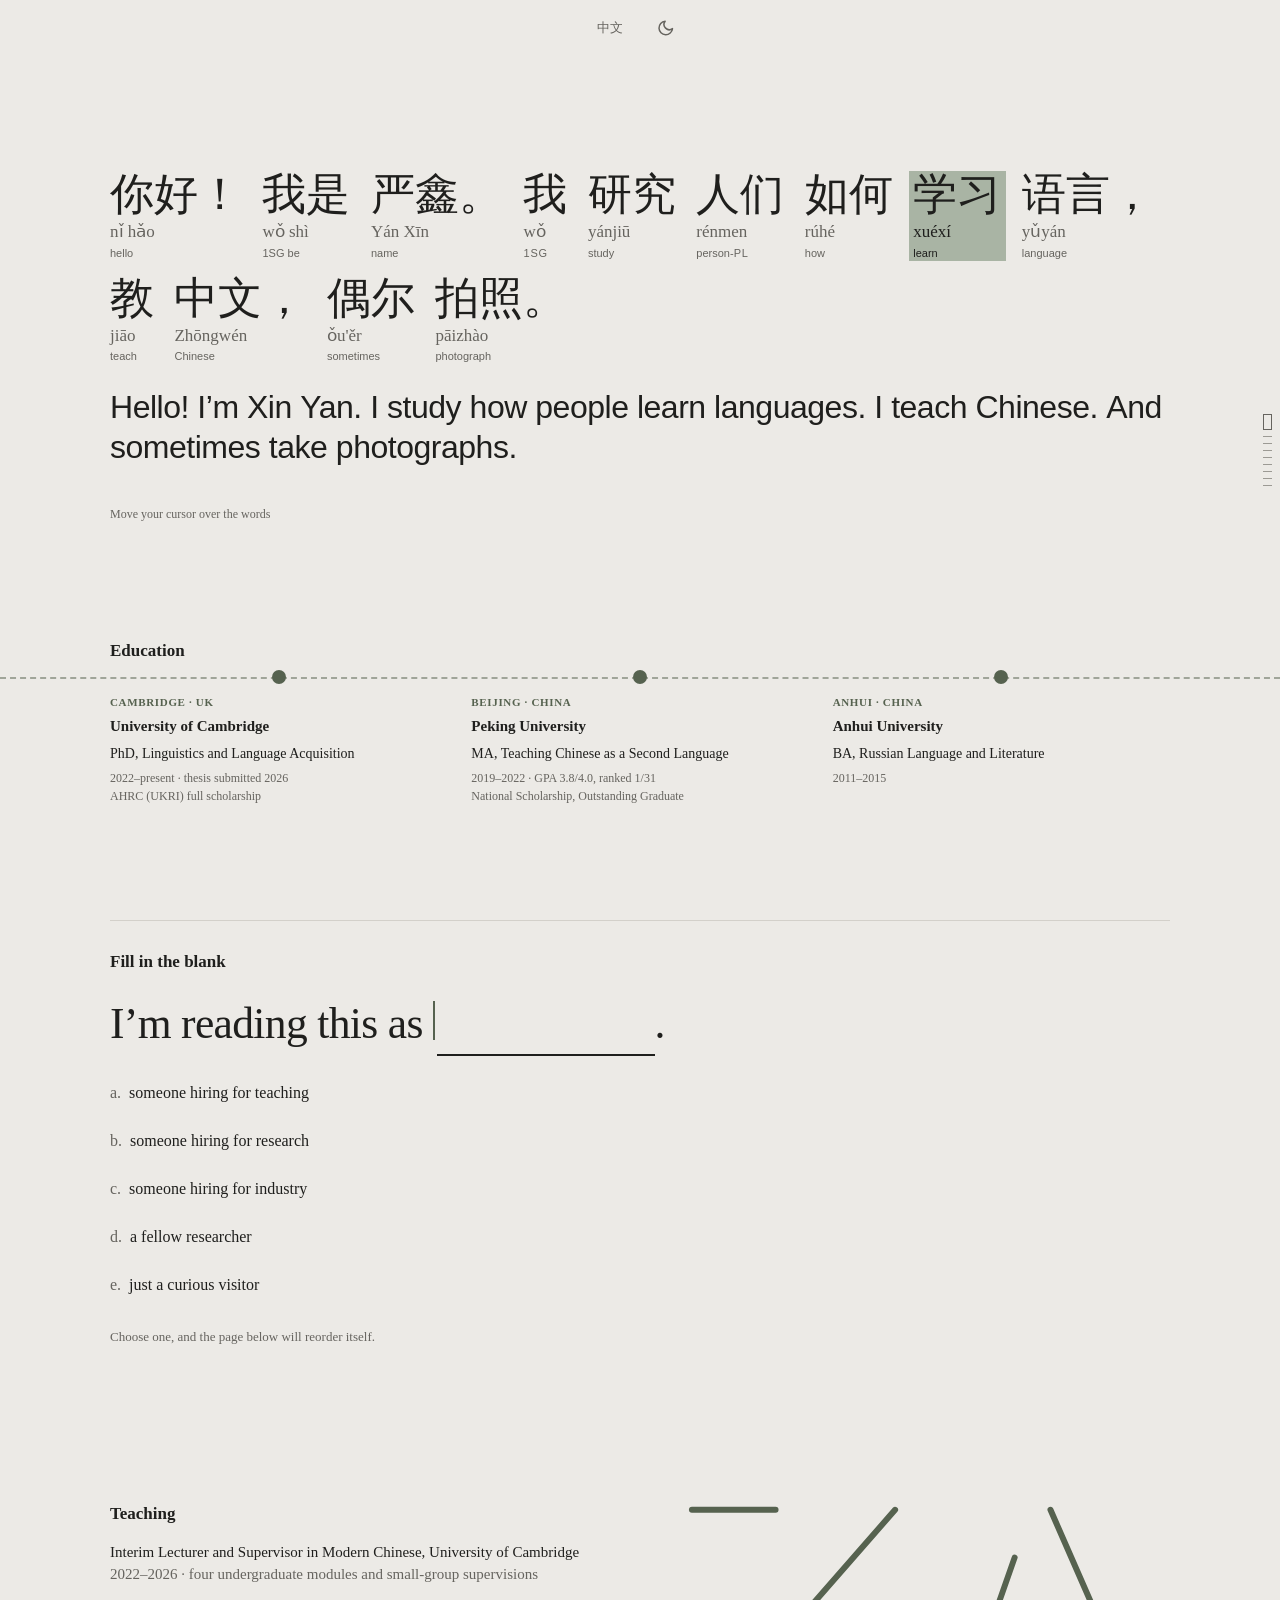
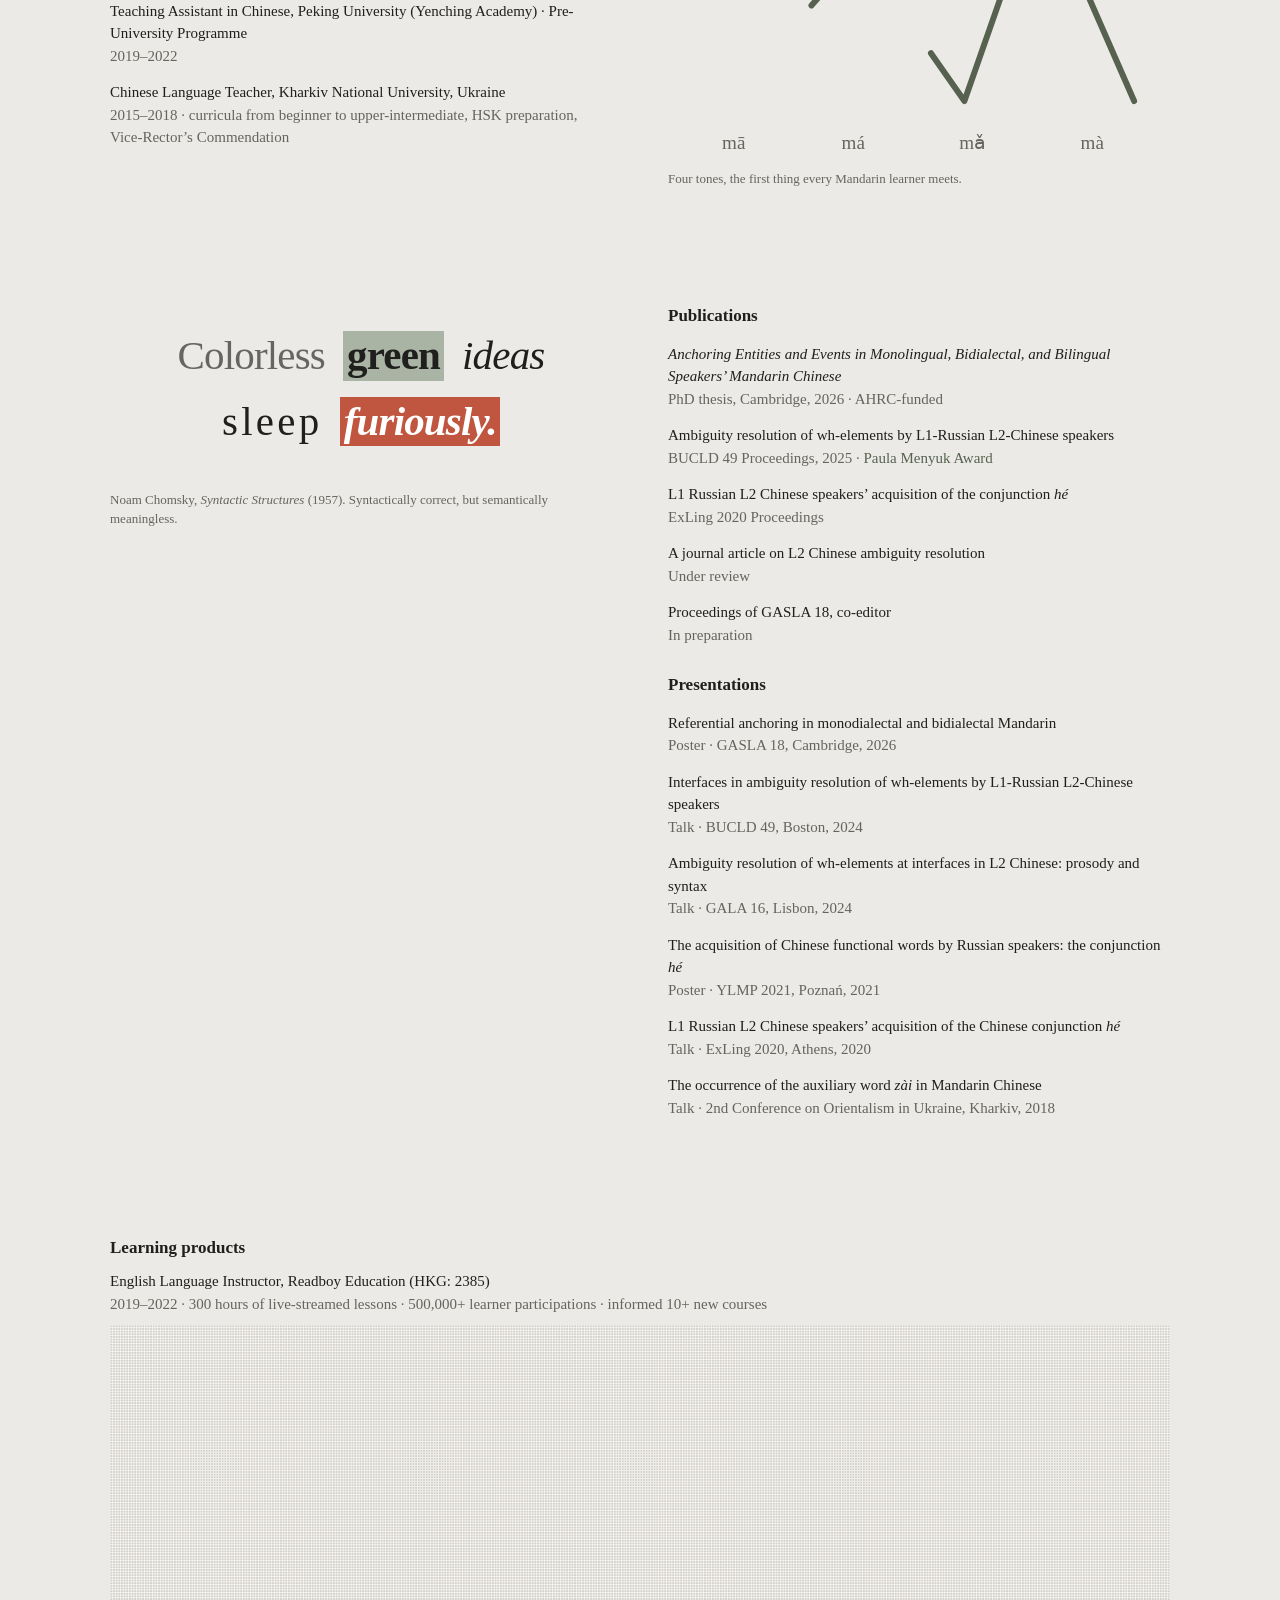
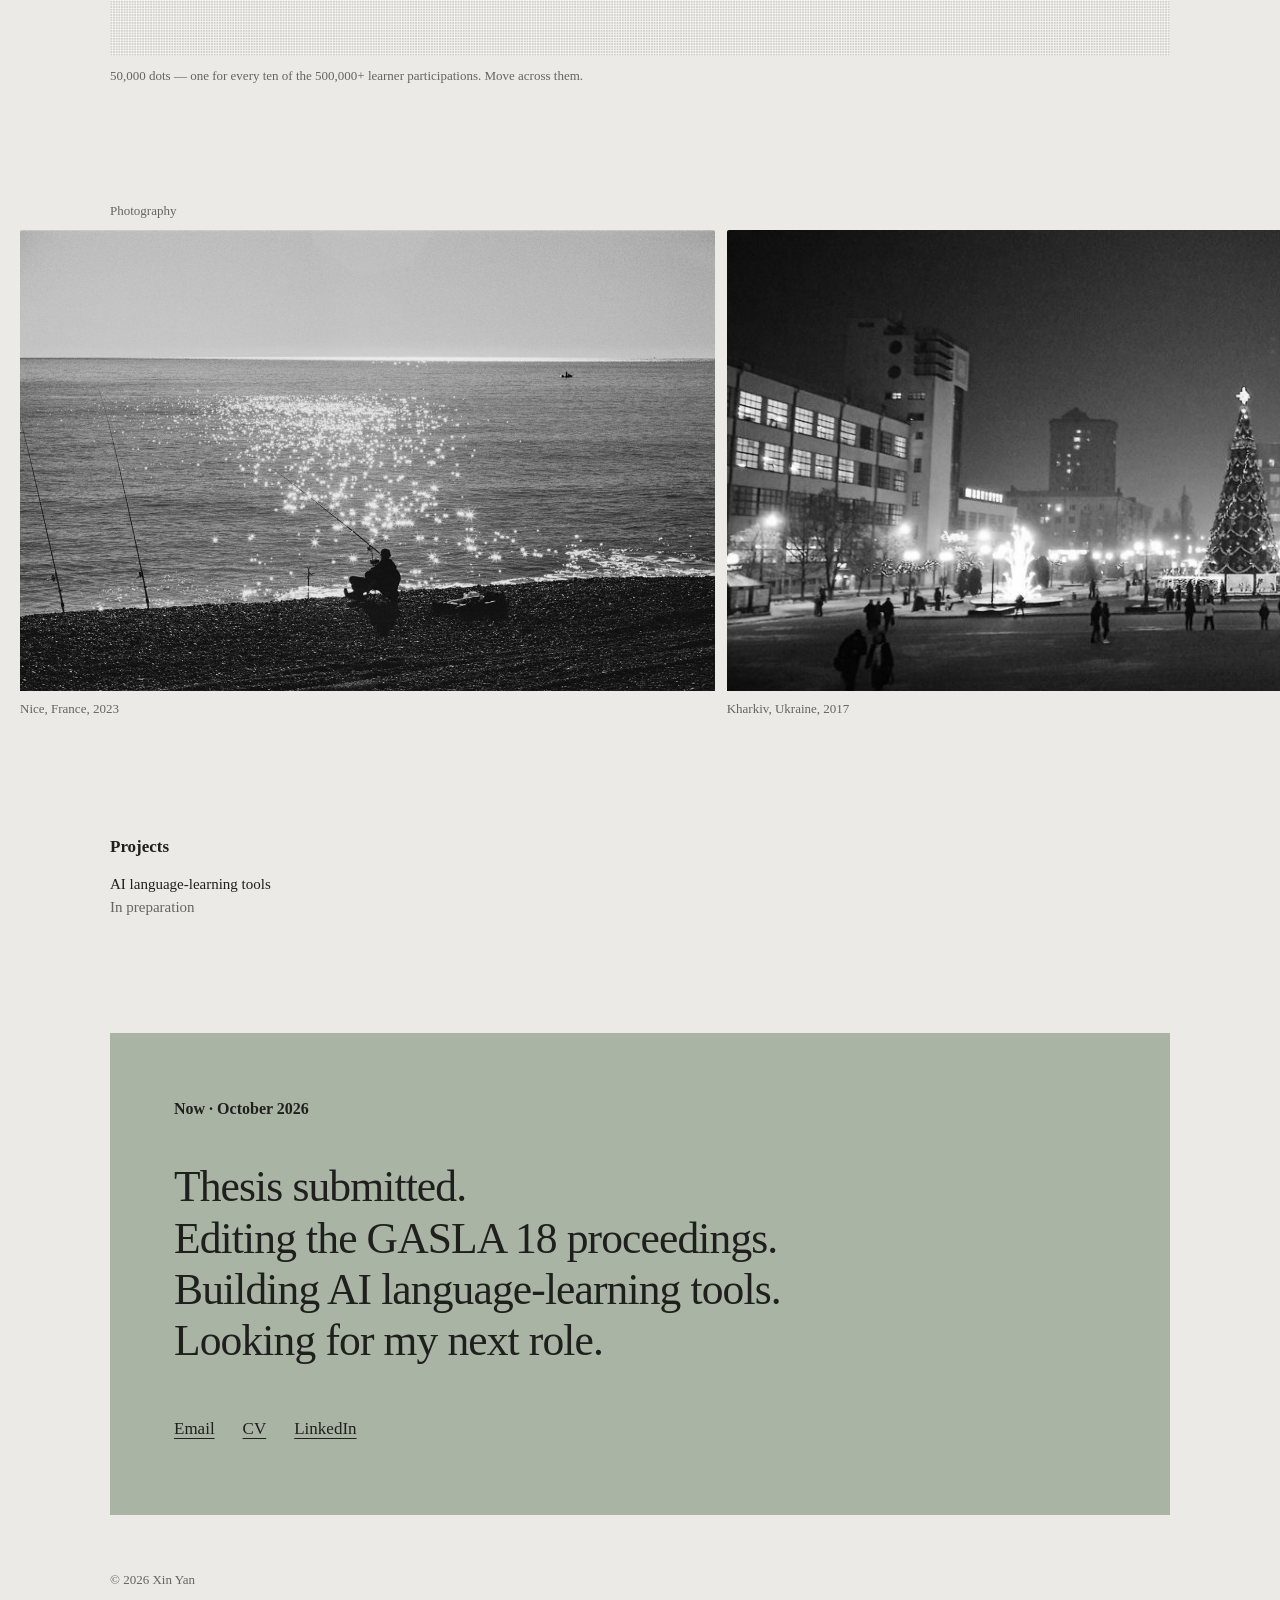
==== commit 7d4af714: "Add files via upload" ====
--- a/index.html
+++ b/index.html
@@ -14,6 +14,13 @@
 <script src="script.js" defer></script>
 </head>
 <body>
+<div class="splash" id="splash">
+  <div class="splash-box">
+    <p class="splash-title">This site is best viewed on a computer.</p>
+    <button class="splash-enter" id="splashEnter" type="button">Enter</button>
+  </div>
+</div>
+
 
 <header class="bar">
   <div class="bar-center">
@@ -119,9 +126,9 @@
 
     <section class="stack" style="gap: 10px" data-sec data-key="product" aria-label="Learning products">
       <span class="label title">Learning products</span>
+      <div class="item"><span>English Language Instructor, Readboy Education (HKG: 2385)</span><span class="meta">2019–2022 · 300 hours of live-streamed lessons · 500,000+ learner participations · informed 10+ new courses</span></div>
       <canvas class="dots" id="dots" aria-hidden="true"></canvas>
-      <span class="label">50,000 dots — one for every ten uses by my Readboy students. Move across them.</span>
-      <div class="item"><span>Online Instructor and Course Developer, Readboy Education (HKG: 2385)</span><span class="meta">2019–2022 · read usage data and learner feedback to find content gaps, which shaped new courses</span></div>
+      <span class="label">50,000 dots — one for every ten of the 500,000+ learner participations. Move across them.</span>
     </section>
 
     <section class="split" data-sec data-key="research" aria-label="Publications and talks" style="align-items: flex-start">
--- a/style.css
+++ b/style.css
@@ -272,3 +272,12 @@
 
 :lang(zh-CN) { font-family: "PingFang SC", "Microsoft YaHei", "Noto Sans SC", "Heiti SC", "SimHei", "黑体", sans-serif; }
 html:lang(zh-CN) body { font-size: 16px; }
+
+/* Splash：手机进入前提示电脑效果更好 */
+.splash { position: fixed; inset: 0; z-index: 9999; display: flex; align-items: center; justify-content: center; background: var(--bg); padding: 28px; }
+.splash[hidden] { display: none; }
+.splash-box { display: flex; flex-direction: column; align-items: center; gap: 22px; text-align: center; max-width: 20em; }
+.splash-title { margin: 0; font-size: clamp(18px, 5vw, 24px); line-height: 1.5; color: var(--ink); }
+.splash-enter { min-height: 48px; padding: 0 32px; border-radius: 999px; border: none; background: var(--sage); color: var(--on-accent); font-size: 15px; cursor: pointer; }
+.splash-enter:hover { opacity: 0.85; }
+@media (min-width: 641px) { .splash { display: none; } }
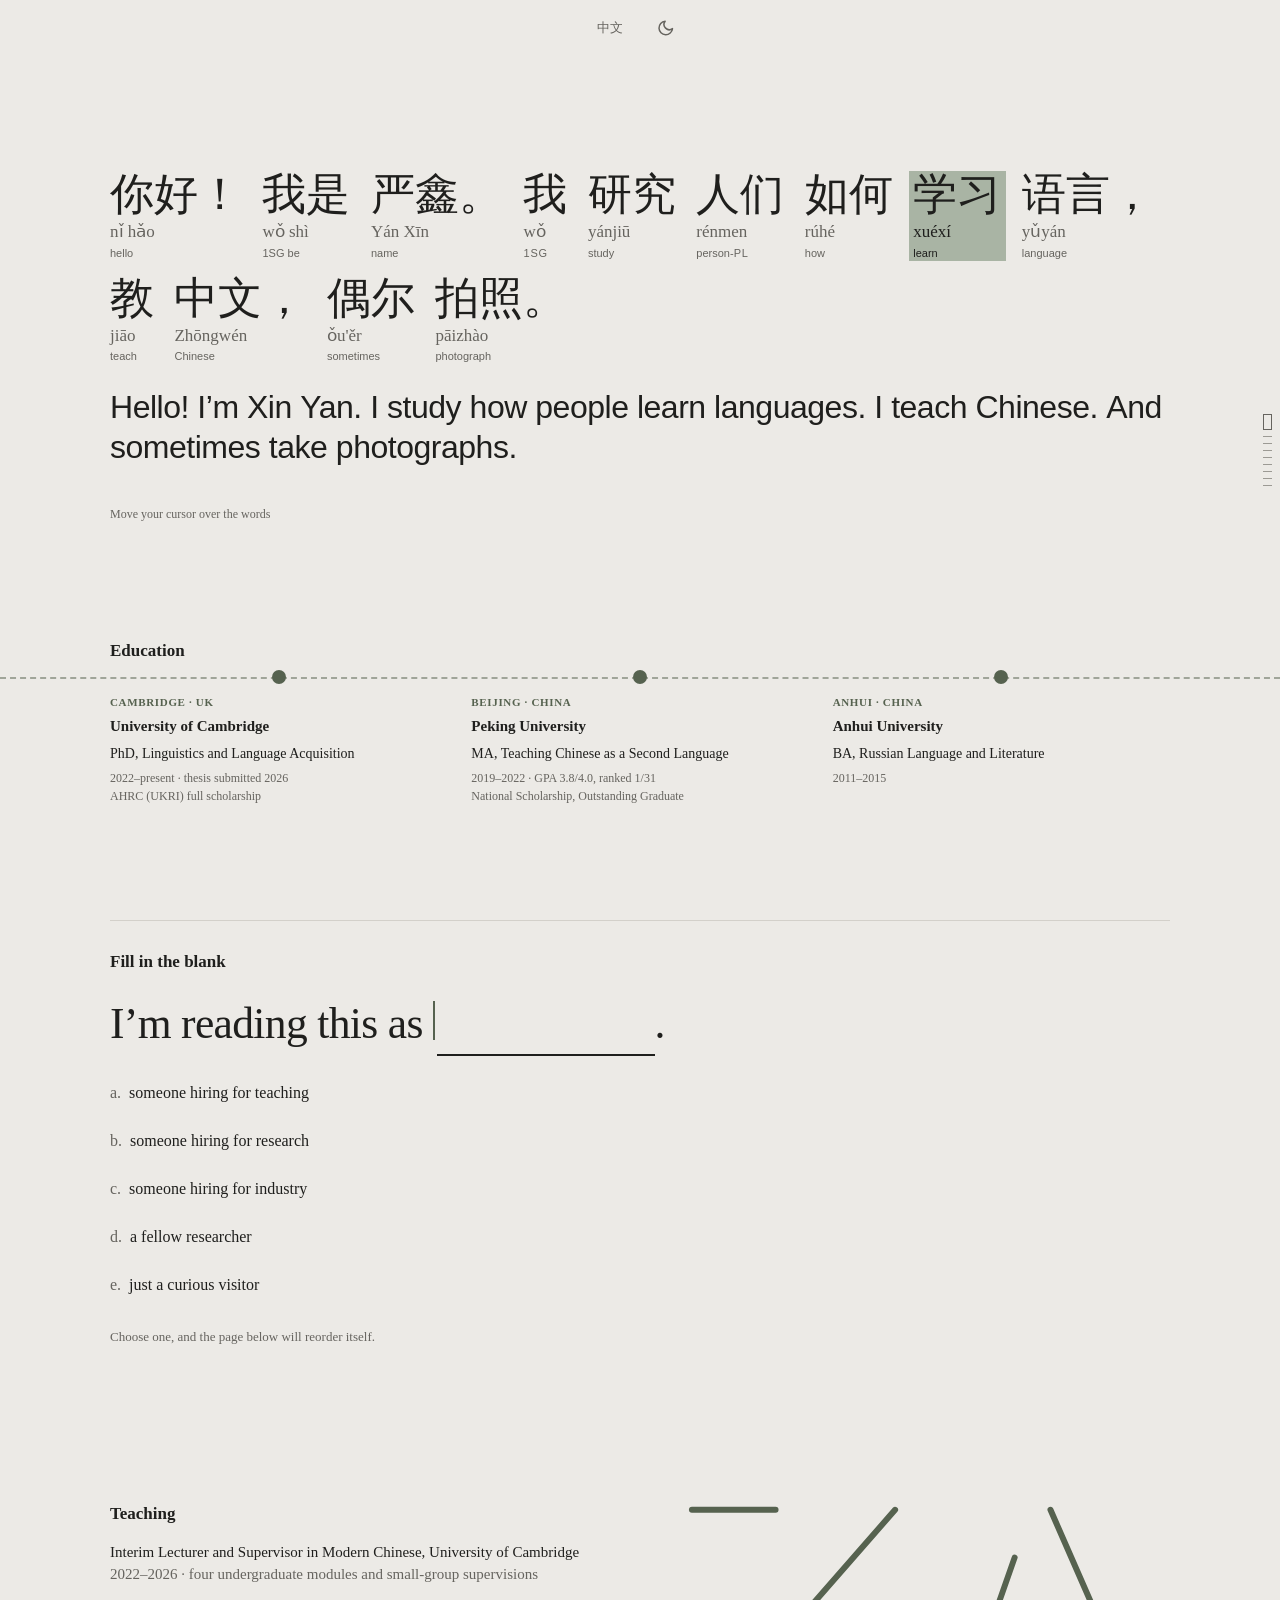
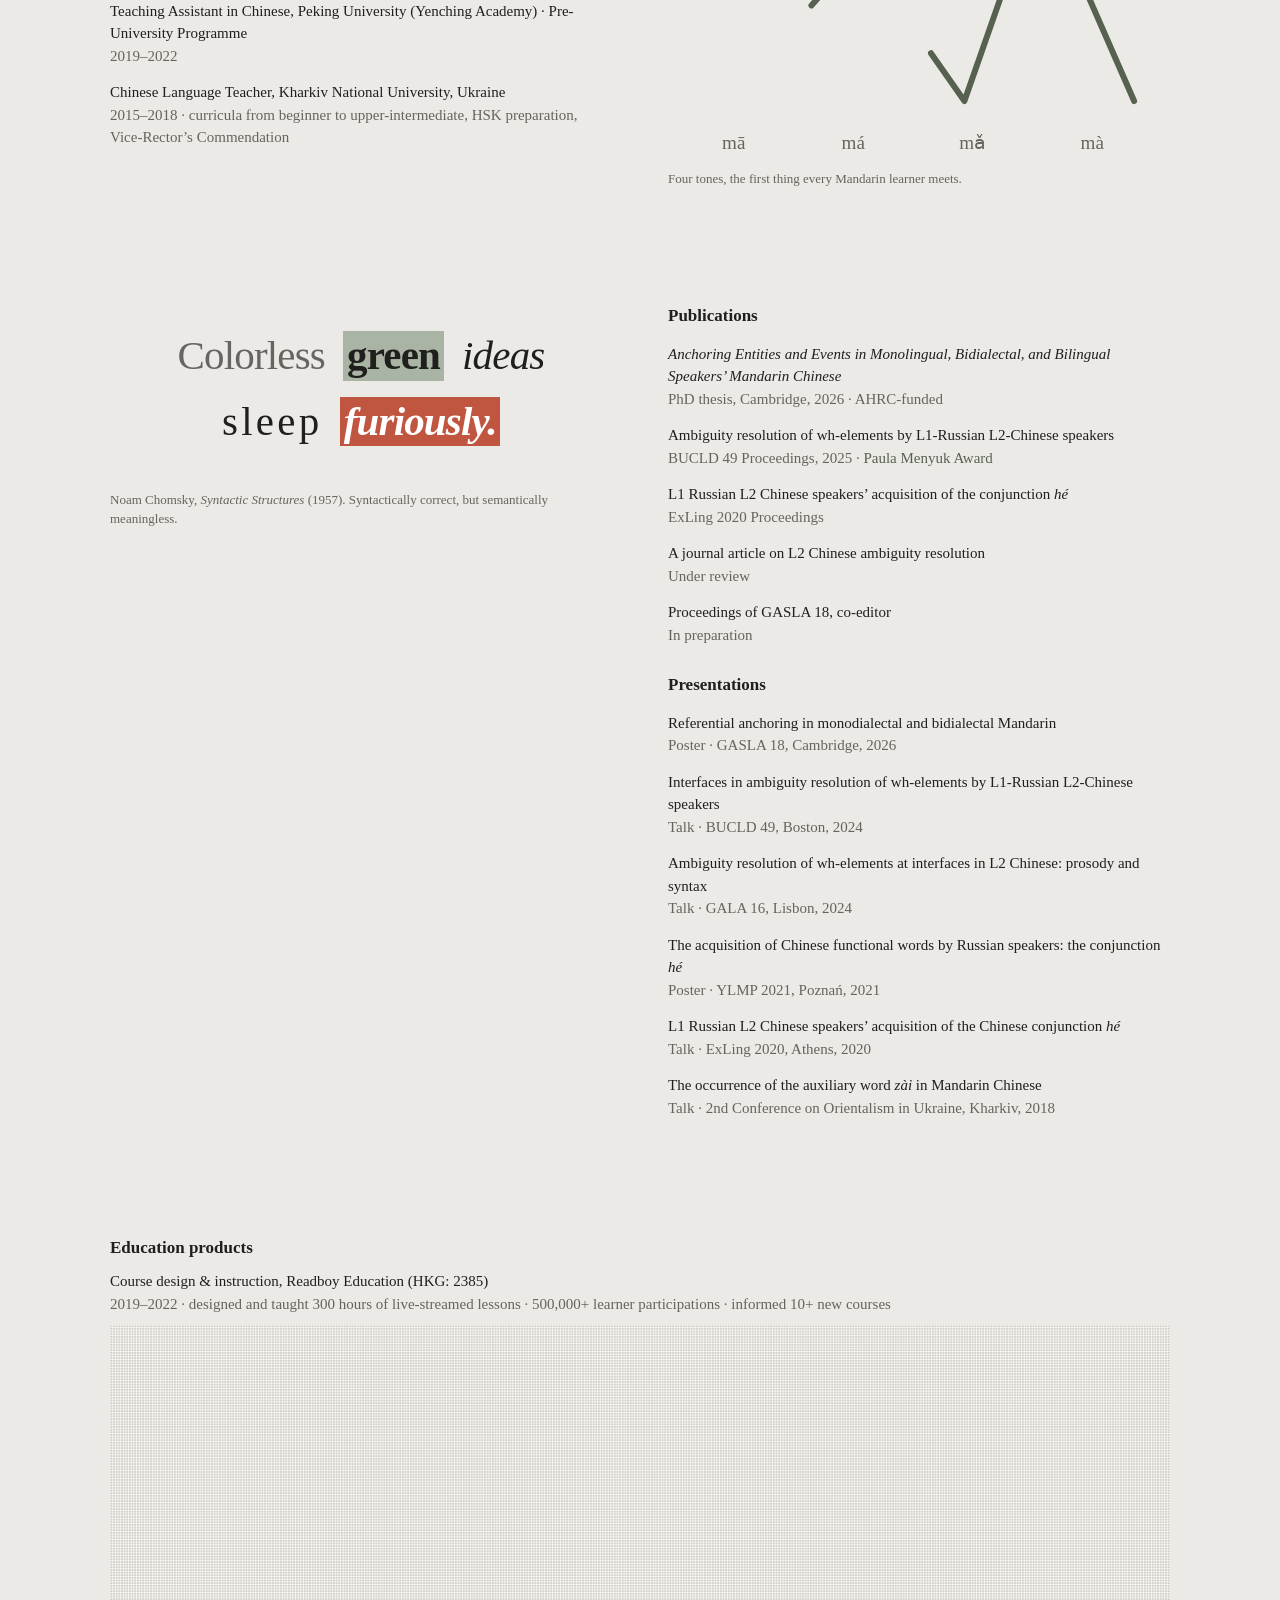
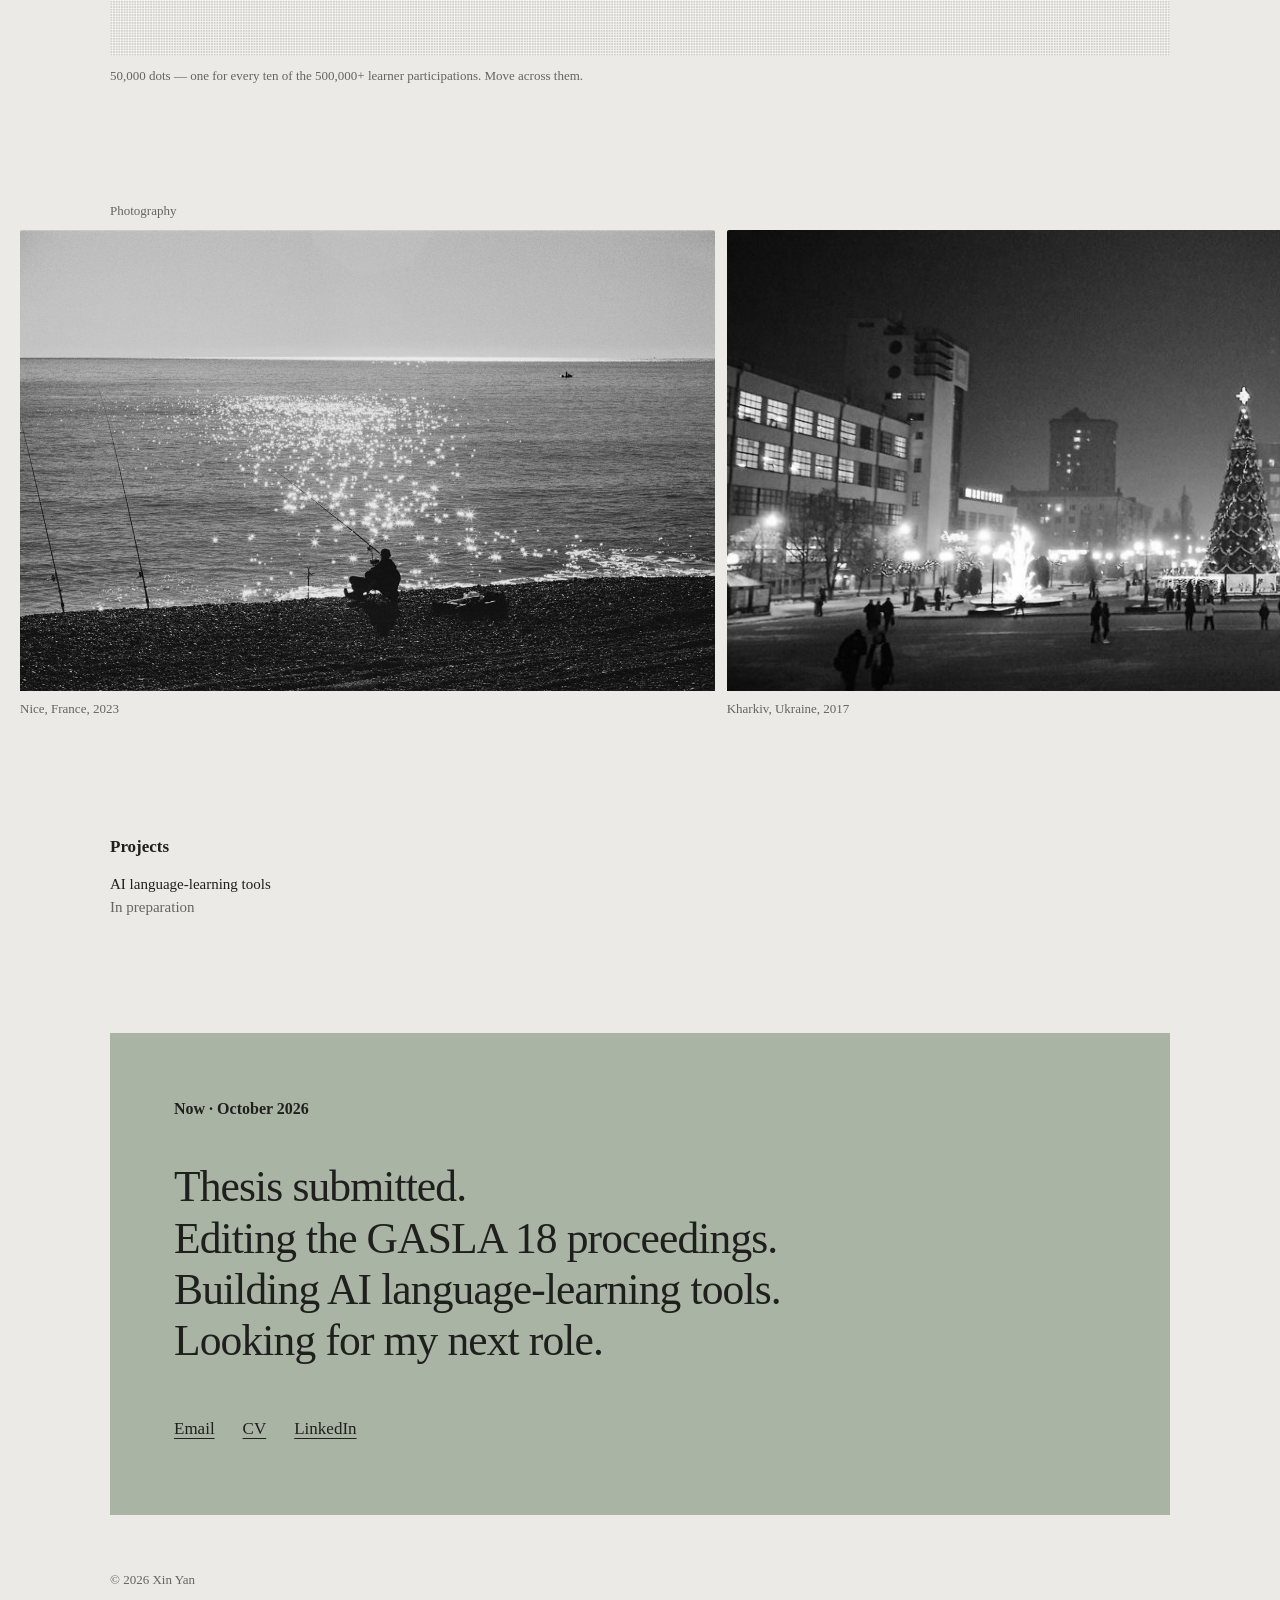
==== commit e3107387: "Add files via upload" ====
--- a/index.html
+++ b/index.html
@@ -124,9 +124,9 @@
       </figure>
     </section>
 
-    <section class="stack" style="gap: 10px" data-sec data-key="product" aria-label="Learning products">
-      <span class="label title">Learning products</span>
-      <div class="item"><span>English Language Instructor, Readboy Education (HKG: 2385)</span><span class="meta">2019–2022 · 300 hours of live-streamed lessons · 500,000+ learner participations · informed 10+ new courses</span></div>
+    <section class="stack" style="gap: 10px" data-sec data-key="product" aria-label="Education products">
+      <span class="label title">Education products</span>
+      <div class="item"><span>Course design &amp; instruction, Readboy Education (HKG: 2385)</span><span class="meta">2019–2022 · designed and taught 300 hours of live-streamed lessons · 500,000+ learner participations · informed 10+ new courses</span></div>
       <canvas class="dots" id="dots" aria-hidden="true"></canvas>
       <span class="label">50,000 dots — one for every ten of the 500,000+ learner participations. Move across them.</span>
     </section>
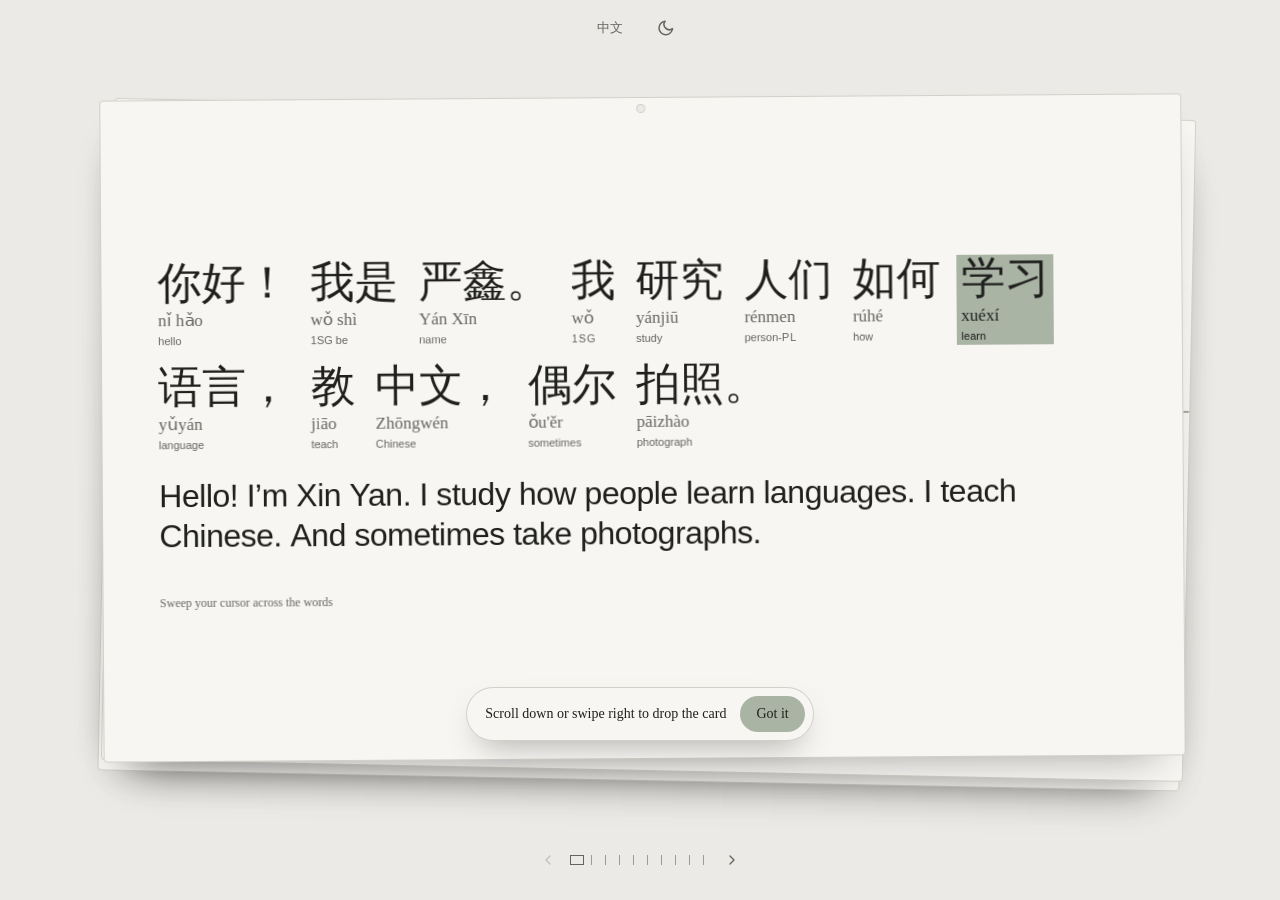
==== commit e2941b40: "Add files via upload" ====
--- a/index.html
+++ b/index.html
@@ -11,15 +11,11 @@
 <meta name="theme-color" content="#ECEAE6" id="themeColor">
 <link rel="icon" href="data:image/svg+xml,%3Csvg xmlns='http://www.w3.org/2000/svg' viewBox='0 0 32 32'%3E%3Ccircle cx='16' cy='16' r='14' fill='%23A9B4A4'/%3E%3C/svg%3E">
 <link rel="stylesheet" href="style.css">
+<link rel="stylesheet" href="deck.css">
 <script src="script.js" defer></script>
+<script src="deck.js" defer></script>
 </head>
-<body>
-<div class="splash" id="splash">
-  <div class="splash-box">
-    <p class="splash-title">This site is best viewed on a computer.</p>
-    <button class="splash-enter" id="splashEnter" type="button">Enter</button>
-  </div>
-</div>
+<body class="deck-page">
 
 
 <header class="bar">
@@ -29,383 +25,213 @@
   </div>
 </header>
 
-<div class="rail" id="rail" aria-hidden="true"></div>
-
-<main>
-
-  <!-- (1) Introduction -->
-    <section class="intro" data-sec aria-label="Introduction">
-    <div class="gloss" lang="zh-CN" id="gloss">
-      <span class="w"><span class="h">你好！</span><span class="p" lang="zh-Latn">nǐ hǎo</span><span class="g" lang="en">hello</span></span>
-      <span class="w"><span class="h">我是</span><span class="p" lang="zh-Latn">wǒ shì</span><span class="g" lang="en">1SG be</span></span>
-      <span class="w"><span class="h">严鑫。</span><span class="p" lang="zh-Latn">Yán Xīn</span><span class="g" lang="en">name</span></span>
-      <span class="w"><span class="h">我</span><span class="p" lang="zh-Latn">wǒ</span><span class="g sc" lang="en">1SG</span></span>
-      <span class="w"><span class="h">研究</span><span class="p" lang="zh-Latn">yánjiū</span><span class="g" lang="en">study</span></span>
-      <span class="w"><span class="h">人们</span><span class="p" lang="zh-Latn">rénmen</span><span class="g" lang="en">person-<span class="sc">PL</span></span></span>
-      <span class="w"><span class="h">如何</span><span class="p" lang="zh-Latn">rúhé</span><span class="g" lang="en">how</span></span>
-      <span class="w hl"><span class="h">学习</span><span class="p" lang="zh-Latn">xuéxí</span><span class="g" lang="en">learn</span></span>
-      <span class="w"><span class="h">语言，</span><span class="p" lang="zh-Latn">yǔyán</span><span class="g" lang="en">language</span></span>
-      <span class="w"><span class="h">教</span><span class="p" lang="zh-Latn">jiāo</span><span class="g" lang="en">teach</span></span>
-      <span class="w"><span class="h">中文，</span><span class="p" lang="zh-Latn">Zhōngwén</span><span class="g" lang="en">Chinese</span></span>
-      <span class="w"><span class="h">偶尔</span><span class="p" lang="zh-Latn">ǒu'ěr</span><span class="g" lang="en">sometimes</span></span>
-      <span class="w"><span class="h">拍照。</span><span class="p" lang="zh-Latn">pāizhào</span><span class="g" lang="en">photograph</span></span>
-      <span class="tr-en"><span class="ew">Hello!</span> <span class="ew">I’m</span> <span class="ew">Xin</span> <span class="ew">Yan.</span> <span class="ew">I</span> <span class="ew">study</span> <span class="ew">how</span> <span class="ew">people</span> <span class="ew">learn</span> <span class="ew">languages.</span> <span class="ew">I</span> <span class="ew">teach</span> <span class="ew">Chinese.</span> <span class="ew">And</span> <span class="ew">sometimes</span> <span class="ew">take</span> <span class="ew">photographs.</span></span>
-    </div>
-      <span class="hint">Move your cursor over the words</span>
-</section>
-
-  <!-- (2) Who is reading: reorders the sections below -->
-    <section class="edu" data-sec aria-label="Education">
-    <span class="label title">Education</span>
-    <figure class="edu-map">
-    
-      <div class="edu-node">
-        <span class="edu-dot"></span>
-        <div class="edu-card">
-          <span class="edu-place">Cambridge · UK</span>
-          <strong>University of Cambridge</strong>
-          <span>PhD, Linguistics and Language Acquisition</span>
-          <span class="meta">2022–present · thesis submitted 2026<br>AHRC (UKRI) full scholarship</span>
-        </div>
-      </div>
-      <div class="edu-node">
-        <span class="edu-dot"></span>
-        <div class="edu-card">
-          <span class="edu-place">Beijing · China</span>
-          <strong>Peking University</strong>
-          <span>MA, Teaching Chinese as a Second Language</span>
-          <span class="meta">2019–2022 · GPA 3.8/4.0, ranked 1/31<br>National Scholarship, Outstanding Graduate</span>
-        </div>
-      </div>
-      <div class="edu-node">
-        <span class="edu-dot"></span>
-        <div class="edu-card">
-          <span class="edu-place">Anhui · China</span>
-          <strong>Anhui University</strong>
-          <span>BA, Russian Language and Literature</span>
-          <span class="meta">2011–2015</span>
-        </div>
-      </div>
-    </figure>
-  </section>
-
-  <section class="cloze" data-sec aria-label="Who is reading">
-    <span class="label title">Fill in the blank</span>
-    <p class="sentence">I’m reading this as <span class="cursor" aria-hidden="true"></span><span class="blank" id="blank">&nbsp;</span>.</p>
-    <div class="options" id="options" role="group" aria-label="Who is reading">
-      <button type="button" data-aud="teaching" data-fill="a teaching recruiter" aria-pressed="false"><span class="letter">a.</span><span class="en">someone hiring for teaching</span></button>
-      <button type="button" data-aud="research-hire" data-fill="a research recruiter" aria-pressed="false"><span class="letter">b.</span><span class="en">someone hiring for research</span></button>
-      <button type="button" data-aud="industry" data-fill="an industry recruiter" aria-pressed="false"><span class="letter">c.</span><span class="en">someone hiring for industry</span></button>
-      <button type="button" data-aud="research" data-fill="a fellow researcher" aria-pressed="false"><span class="letter">d.</span><span class="en">a fellow researcher</span></button>
-      <button type="button" data-aud="browse" data-fill="a curious visitor" aria-pressed="false"><span class="letter">e.</span><span class="en">just a curious visitor</span></button>
-    </div>
-    <span class="note" id="note" aria-live="polite">Choose one, and the page below will reorder itself.</span>
-  </section>
-
-  <div class="flow">
-
-    <section class="split" data-sec data-key="teaching" aria-label="Teaching">
-      <div class="stack">
-        <span class="label title">Teaching</span>
-        <div class="item"><span>Interim Lecturer and Supervisor in Modern Chinese, University of Cambridge</span><span class="meta">2022–2026 · four undergraduate modules and small-group supervisions</span></div>
-        <div class="item"><span>Teaching Assistant in Chinese, Peking University (Yenching Academy) · Pre-University Programme</span><span class="meta">2019–2022</span></div>
-        <div class="item"><span>Chinese Language Teacher, Kharkiv National University, Ukraine</span><span class="meta">2015–2018 · curricula from beginner to upper-intermediate, HSK preparation, Vice-Rector’s Commendation</span></div>
-      </div>
-      <figure class="tones stack" style="gap: 8px">
-        <svg viewBox="0 0 420 250" role="img" aria-label="The four Mandarin tone contours">
-          <g stroke="currentColor" stroke-width="5" stroke-linecap="round" stroke-linejoin="round" fill="none">
-            <path d="M20 40 L90 40"/><path d="M120 120 L190 40"/><path d="M220 160 L248 200 L290 80"/><path d="M320 40 L390 200"/>
-          </g>
-          <g font-size="16" fill="#66645F" text-anchor="middle" font-family="Iowan Old Style, Georgia, Times New Roman, Songti SC, SimSun, serif">
-            <text x="55" y="240">mā</text><text x="155" y="240">má</text><text x="255" y="240">mǎ</text><text x="355" y="240">mà</text>
-          </g>
-        </svg>
-        <figcaption class="label">Four tones, the first thing every Mandarin learner meets.</figcaption>
-      </figure>
-    </section>
-
-    <section class="stack" style="gap: 10px" data-sec data-key="product" aria-label="Education products">
-      <span class="label title">Education products</span>
-      <div class="item"><span>Course design &amp; instruction, Readboy Education (HKG: 2385)</span><span class="meta">2019–2022 · designed and taught 300 hours of live-streamed lessons · 500,000+ learner participations · informed 10+ new courses</span></div>
-      <canvas class="dots" id="dots" aria-hidden="true"></canvas>
-      <span class="label">50,000 dots — one for every ten of the 500,000+ learner participations. Move across them.</span>
-    </section>
-
-    <section class="split" data-sec data-key="research" aria-label="Publications and talks" style="align-items: flex-start">
-      <figure class="stack" style="gap: 16px">
-        <blockquote class="quote"><span class="qw colorless">Colorless</span> <span class="qw green">green</span> <span class="qw ideas">ideas</span><span class="qw brk"></span> <span class="qw sleep">sleep</span> <span class="qw furiously">furiously.</span></blockquote>
-        <figcaption class="label">Noam Chomsky, <em>Syntactic Structures</em> (1957). Syntactically correct, but semantically meaningless.</figcaption>
-      </figure>
-      <div class="stack">
-        <span class="label title">Publications</span>
-        <div class="item"><span><em>Anchoring Entities and Events in Monolingual, Bidialectal, and Bilingual Speakers’ Mandarin Chinese</em></span><span class="meta">PhD thesis, Cambridge, 2026 · AHRC-funded</span></div>
-        <div class="item"><span>Ambiguity resolution of wh-elements by L1-Russian L2-Chinese speakers</span><span class="meta">BUCLD 49 Proceedings, 2025 · <span class="accent">Paula Menyuk Award</span></span></div>
-        <div class="item"><span>L1 Russian L2 Chinese speakers’ acquisition of the conjunction <em>hé</em></span><span class="meta">ExLing 2020 Proceedings</span></div>
-        <div class="item"><span>A journal article on L2 Chinese ambiguity resolution</span><span class="meta">Under review</span></div>
-        <div class="item"><span>Proceedings of GASLA 18, co-editor</span><span class="meta">In preparation</span></div>
-        <span class="label title" style="margin-top: 12px">Presentations</span>
-        <div class="item"><span>Referential anchoring in monodialectal and bidialectal Mandarin</span><span class="meta">Poster · GASLA 18, Cambridge, 2026</span></div>
-        <div class="item"><span>Interfaces in ambiguity resolution of wh-elements by L1-Russian L2-Chinese speakers</span><span class="meta">Talk · BUCLD 49, Boston, 2024</span></div>
-        <div class="item"><span>Ambiguity resolution of wh-elements at interfaces in L2 Chinese: prosody and syntax</span><span class="meta">Talk · GALA 16, Lisbon, 2024</span></div>
-        <div class="item"><span>The acquisition of Chinese functional words by Russian speakers: the conjunction <em>hé</em></span><span class="meta">Poster · YLMP 2021, Poznań, 2021</span></div>
-        <div class="item"><span>L1 Russian L2 Chinese speakers’ acquisition of the Chinese conjunction <em>hé</em></span><span class="meta">Talk · ExLing 2020, Athens, 2020</span></div>
-        <div class="item"><span>The occurrence of the auxiliary word <em>zài</em> in Mandarin Chinese</span><span class="meta">Talk · 2nd Conference on Orientalism in Ukraine, Kharkiv, 2018</span></div>
-      </div>
-    </section>
-
-    <section class="bleed" data-sec data-key="photo" aria-label="Photography">
-      <div class="head"><span>Photography</span></div>
-      <div class="strip">
-        <figure><img src="photos/nice-2023-1200.jpg" srcset="photos/nice-2023-1200.jpg 1200w, photos/nice-2023.jpg 2400w" sizes="80vw" width="1200" height="796" alt="A lone fisherman on a pebble beach, the sea glittering in the sun" loading="lazy"><figcaption class="cap">Nice, France, 2023</figcaption></figure>
-        <figure><img src="photos/kharkiv-2017-1200.jpg" srcset="photos/kharkiv-2017-1200.jpg 1200w, photos/kharkiv-2017.jpg 2400w" sizes="90vw" width="1200" height="490" alt="A city square in Kharkiv on a winter night, with a lit Christmas tree" loading="lazy"><figcaption class="cap">Kharkiv, Ukraine, 2017</figcaption></figure>
-        <figure><img src="photos/taihu-2016-1200.jpg" srcset="photos/taihu-2016-1200.jpg 1200w, photos/taihu-2016.jpg 2400w" sizes="100vw" width="1200" height="374" alt="Dusk over hills and trees near Taihu" loading="lazy"><figcaption class="cap">Taihu, China, 2016</figcaption></figure>
-      </div>
-    </section>
-
-  </div>
-
-  <section class="split" data-sec aria-label="Projects">
-    <div class="stack">
-      <span class="label title">Projects</span>
-    <div class="item"><span>AI language-learning tools</span><span class="meta">In preparation</span></div>
-    </div>
-    
-  </section>
-
-  <section class="now" data-sec aria-label="Now">
-    <span class="now-head">Now · October 2026</span>
-    <div class="lines">
-      <span>Thesis submitted.</span>
-      <span>Editing the GASLA 18 proceedings.</span>
-      <span>Building AI language-learning tools.</span>
-      <span>Looking for my next role.</span>
-    </div>
-    <div class="links">
-      <a href="#" id="email">Email</a>
-      <a href="cv.pdf" target="_blank" rel="noopener">CV</a>
-      <a href="https://www.linkedin.com/in/yanxin4608/" target="_blank" rel="noopener">LinkedIn</a>
-    </div>
-  </section>
-
-  <span class="foot">© 2026 Xin Yan</span>
+<main class="deck" id="deck">
+
+  <!-- 1. Introduction -->
+  <article class="card" data-title="Hello">
+    <div class="sway"><div class="card-inner">
+      <section class="intro" aria-label="Introduction">
+        <div class="gloss" lang="zh-CN" id="gloss">
+          <span class="w"><span class="h">你好！</span><span class="p" lang="zh-Latn">nǐ hǎo</span><span class="g" lang="en">hello</span></span>
+          <span class="w"><span class="h">我是</span><span class="p" lang="zh-Latn">wǒ shì</span><span class="g" lang="en">1SG be</span></span>
+          <span class="w"><span class="h">严鑫。</span><span class="p" lang="zh-Latn">Yán Xīn</span><span class="g" lang="en">name</span></span>
+          <span class="w"><span class="h">我</span><span class="p" lang="zh-Latn">wǒ</span><span class="g sc" lang="en">1SG</span></span>
+          <span class="w"><span class="h">研究</span><span class="p" lang="zh-Latn">yánjiū</span><span class="g" lang="en">study</span></span>
+          <span class="w"><span class="h">人们</span><span class="p" lang="zh-Latn">rénmen</span><span class="g" lang="en">person-<span class="sc">PL</span></span></span>
+          <span class="w"><span class="h">如何</span><span class="p" lang="zh-Latn">rúhé</span><span class="g" lang="en">how</span></span>
+          <span class="w hl"><span class="h">学习</span><span class="p" lang="zh-Latn">xuéxí</span><span class="g" lang="en">learn</span></span>
+          <span class="w"><span class="h">语言，</span><span class="p" lang="zh-Latn">yǔyán</span><span class="g" lang="en">language</span></span>
+          <span class="w"><span class="h">教</span><span class="p" lang="zh-Latn">jiāo</span><span class="g" lang="en">teach</span></span>
+          <span class="w"><span class="h">中文，</span><span class="p" lang="zh-Latn">Zhōngwén</span><span class="g" lang="en">Chinese</span></span>
+          <span class="w"><span class="h">偶尔</span><span class="p" lang="zh-Latn">ǒu'ěr</span><span class="g" lang="en">sometimes</span></span>
+          <span class="w"><span class="h">拍照。</span><span class="p" lang="zh-Latn">pāizhào</span><span class="g" lang="en">photograph</span></span>
+          <span class="tr-en"><span class="ew">Hello!</span> <span class="ew">I’m</span> <span class="ew">Xin</span> <span class="ew">Yan.</span> <span class="ew">I</span> <span class="ew">study</span> <span class="ew">how</span> <span class="ew">people</span> <span class="ew">learn</span> <span class="ew">languages.</span> <span class="ew">I</span> <span class="ew">teach</span> <span class="ew">Chinese.</span> <span class="ew">And</span> <span class="ew">sometimes</span> <span class="ew">take</span> <span class="ew">photographs.</span></span>
+        </div>
+        <span class="hint" data-touch="Sweep your finger across the words">Sweep your cursor across the words</span>
+      </section>
+    </div></div>
+  </article>
+
+  <!-- 2. Education -->
+  <article class="card" data-title="Education">
+    <div class="sway"><div class="card-inner">
+      <section class="edu" aria-label="Education">
+        <span class="label title">Education</span>
+        <figure class="edu-map">
+          <div class="edu-node">
+            <span class="edu-dot"></span>
+            <div class="edu-card">
+              <span class="edu-place">Cambridge · UK</span>
+              <strong>University of Cambridge</strong>
+              <span>PhD, Linguistics and Language Acquisition</span>
+              <span class="meta">2022–present · thesis submitted 2026<br>AHRC (UKRI) full scholarship</span>
+            </div>
+          </div>
+          <div class="edu-node">
+            <span class="edu-dot"></span>
+            <div class="edu-card">
+              <span class="edu-place">Beijing · China</span>
+              <strong>Peking University</strong>
+              <span>MA, Teaching Chinese as a Second Language</span>
+              <span class="meta">2019–2022 · GPA 3.8/4.0, ranked 1/31<br>National Scholarship, Outstanding Graduate</span>
+            </div>
+          </div>
+          <div class="edu-node">
+            <span class="edu-dot"></span>
+            <div class="edu-card">
+              <span class="edu-place">Anhui · China</span>
+              <strong>Anhui University</strong>
+              <span>BA, Russian Language and Literature</span>
+              <span class="meta">2011–2015</span>
+            </div>
+          </div>
+        </figure>
+      </section>
+    </div></div>
+  </article>
+
+  <!-- 3. Fill in the blank: shuffles the cards ahead -->
+  <article class="card" data-title="Fill in the blank">
+    <div class="sway"><div class="card-inner">
+      <section class="cloze" aria-label="Who is reading">
+        <span class="label title">Fill in the blank</span>
+        <p class="sentence">I’m reading this as <span class="cursor" aria-hidden="true"></span><span class="blank" id="blank">&nbsp;</span>.</p>
+        <div class="options" id="options" role="group" aria-label="Who is reading">
+          <button type="button" data-aud="teaching" data-fill="a teaching recruiter" aria-pressed="false"><span class="letter">a.</span><span class="en">someone hiring for teaching</span></button>
+          <button type="button" data-aud="research-hire" data-fill="a research recruiter" aria-pressed="false"><span class="letter">b.</span><span class="en">someone hiring for research</span></button>
+          <button type="button" data-aud="industry" data-fill="an industry recruiter" aria-pressed="false"><span class="letter">c.</span><span class="en">someone hiring for industry</span></button>
+          <button type="button" data-aud="research" data-fill="a fellow researcher" aria-pressed="false"><span class="letter">d.</span><span class="en">a fellow researcher</span></button>
+          <button type="button" data-aud="browse" data-fill="a curious visitor" aria-pressed="false"><span class="letter">e.</span><span class="en">just a curious visitor</span></button>
+        </div>
+        <span class="note" id="note" aria-live="polite" data-default="Choose one, and the cards ahead will be shuffled for you." data-chosen="Shuffled. The cards ahead are now in your order.">Choose one, and the cards ahead will be shuffled for you.</span>
+      </section>
+    </div></div>
+  </article>
+
+  <!-- 4–8. Reorderable cards -->
+  <article class="card" data-title="Teaching" data-key="teaching">
+    <div class="sway"><div class="card-inner">
+      <section class="split" aria-label="Teaching">
+        <div class="stack">
+          <span class="label title">Teaching</span>
+          <div class="item"><span>Interim Lecturer and Supervisor in Modern Chinese, University of Cambridge</span><span class="meta">2022–2026 · four undergraduate modules and small-group supervisions</span></div>
+          <div class="item"><span>Teaching Assistant in Chinese, Peking University (Yenching Academy) · Pre-University Programme</span><span class="meta">2019–2022</span></div>
+          <div class="item"><span>Chinese Language Teacher, Kharkiv National University, Ukraine</span><span class="meta">2015–2018 · curricula from beginner to upper-intermediate, HSK preparation, Vice-Rector’s Commendation</span></div>
+        </div>
+        <figure class="tones stack" style="gap: 8px">
+          <svg viewBox="0 0 420 250" role="img" aria-label="The four Mandarin tone contours">
+            <g stroke="currentColor" stroke-width="5" stroke-linecap="round" stroke-linejoin="round" fill="none">
+              <path d="M20 40 L90 40"/><path d="M120 120 L190 40"/><path d="M220 160 L248 200 L290 80"/><path d="M320 40 L390 200"/>
+            </g>
+            <g font-size="16" fill="#66645F" text-anchor="middle" font-family="Iowan Old Style, Georgia, Times New Roman, Songti SC, SimSun, serif">
+              <text x="55" y="240">mā</text><text x="155" y="240">má</text><text x="255" y="240">mǎ</text><text x="355" y="240">mà</text>
+            </g>
+          </svg>
+          <figcaption class="label">Four tones, the first thing every Mandarin learner meets.</figcaption>
+        </figure>
+      </section>
+    </div></div>
+  </article>
+
+  <article class="card" data-title="Education products" data-key="product">
+    <div class="sway"><div class="card-inner">
+      <section class="stack" style="gap: 10px" aria-label="Education products">
+        <span class="label title">Education products</span>
+        <div class="item"><span>Course design &amp; instruction, Readboy Education (HKG: 2385)</span><span class="meta">2019–2022 · designed and taught 300 hours of live-streamed lessons · 500,000+ learner participations · informed 10+ new courses</span></div>
+        <canvas class="dots" id="dots" aria-hidden="true"></canvas>
+        <span class="label">50,000 dots — one for every ten of the 500,000+ learner participations. <span data-touch="Sweep your finger across the dots">Sweep your cursor across the dots</span></span>
+      </section>
+    </div></div>
+  </article>
+
+  <article class="card" data-title="Publications" data-key="pubs">
+    <div class="sway"><div class="card-inner">
+      <section class="split" aria-label="Publications" style="align-items: flex-start">
+        <figure class="stack" style="gap: 16px">
+          <blockquote class="quote"><span class="qw colorless">Colorless</span> <span class="qw green">green</span> <span class="qw ideas">ideas</span><span class="qw brk"></span> <span class="qw sleep">sleep</span> <span class="qw furiously">furiously.</span></blockquote>
+          <figcaption class="label">Noam Chomsky, <em>Syntactic Structures</em> (1957). Syntactically correct, but semantically meaningless.</figcaption>
+        </figure>
+        <div class="stack">
+          <span class="label title">Publications</span>
+          <div class="item"><span><em>Anchoring Entities and Events in Monolingual, Bidialectal, and Bilingual Speakers’ Mandarin Chinese</em></span><span class="meta">PhD thesis, Cambridge, 2026 · AHRC-funded</span></div>
+          <div class="item"><span>Ambiguity resolution of wh-elements by L1-Russian L2-Chinese speakers</span><span class="meta">BUCLD 49 Proceedings, 2025 · <span class="accent">Paula Menyuk Award</span></span></div>
+          <div class="item"><span>L1 Russian L2 Chinese speakers’ acquisition of the conjunction <em>hé</em></span><span class="meta">ExLing 2020 Proceedings</span></div>
+          <div class="item"><span>A journal article on L2 Chinese ambiguity resolution</span><span class="meta">Under review</span></div>
+          <div class="item"><span>Proceedings of GASLA 18, co-editor</span><span class="meta">In preparation</span></div>
+        </div>
+      </section>
+    </div></div>
+  </article>
+
+  <article class="card" data-title="Presentations" data-key="talks">
+    <div class="sway"><div class="card-inner">
+      <section class="stack" style="gap: 22px" aria-label="Presentations">
+        <span class="label title">Presentations</span>
+        <div class="talks">
+          <div class="item"><span>Referential anchoring in monodialectal and bidialectal Mandarin</span><span class="meta">Poster · GASLA 18, Cambridge, 2026</span></div>
+          <div class="item"><span>Interfaces in ambiguity resolution of wh-elements by L1-Russian L2-Chinese speakers</span><span class="meta">Talk · BUCLD 49, Boston, 2024</span></div>
+          <div class="item"><span>Ambiguity resolution of wh-elements at interfaces in L2 Chinese: prosody and syntax</span><span class="meta">Talk · GALA 16, Lisbon, 2024</span></div>
+          <div class="item"><span>The acquisition of Chinese functional words by Russian speakers: the conjunction <em>hé</em></span><span class="meta">Poster · YLMP 2021, Poznań, 2021</span></div>
+          <div class="item"><span>L1 Russian L2 Chinese speakers’ acquisition of the Chinese conjunction <em>hé</em></span><span class="meta">Talk · ExLing 2020, Athens, 2020</span></div>
+          <div class="item"><span>The occurrence of the auxiliary word <em>zài</em> in Mandarin Chinese</span><span class="meta">Talk · 2nd Conference on Orientalism in Ukraine, Kharkiv, 2018</span></div>
+        </div>
+      </section>
+    </div></div>
+  </article>
+
+  <article class="card" data-title="Photography" data-key="photo">
+    <div class="sway"><div class="card-inner">
+      <section class="photos" aria-label="Photography">
+        <span class="label title">Photography</span>
+        <div class="strip">
+          <figure><img src="photos/nice-2023-1200.jpg" srcset="photos/nice-2023-1200.jpg 1200w, photos/nice-2023.jpg 2400w" sizes="60vw" width="1200" height="796" alt="A lone fisherman on a pebble beach, the sea glittering in the sun" loading="lazy"><figcaption class="cap">Nice, France, 2023</figcaption></figure>
+          <figure><img src="photos/kharkiv-2017-1200.jpg" srcset="photos/kharkiv-2017-1200.jpg 1200w, photos/kharkiv-2017.jpg 2400w" sizes="80vw" width="1200" height="490" alt="A city square in Kharkiv on a winter night, with a lit Christmas tree" loading="lazy"><figcaption class="cap">Kharkiv, Ukraine, 2017</figcaption></figure>
+          <figure><img src="photos/taihu-2016-1200.jpg" srcset="photos/taihu-2016-1200.jpg 1200w, photos/taihu-2016.jpg 2400w" sizes="100vw" width="1200" height="374" alt="Dusk over hills and trees near Taihu" loading="lazy"><figcaption class="cap">Taihu, China, 2016</figcaption></figure>
+        </div>
+      </section>
+    </div></div>
+  </article>
+
+  <!-- 9. Projects -->
+  <article class="card" data-title="Projects">
+    <div class="sway"><div class="card-inner">
+      <section class="projects-body" aria-label="Projects">
+        <span class="label title">Projects</span>
+        <div class="item"><span class="lead">AI language-learning tools</span><span class="meta">In preparation</span></div>
+      </section>
+    </div></div>
+  </article>
+
+  <!-- 10. Now -->
+  <article class="card" data-title="Now">
+    <div class="sway"><div class="card-inner sage">
+      <section class="now" aria-label="Now">
+        <span class="now-head">Now · October 2026</span>
+        <div class="lines">
+          <span>Thesis submitted.</span>
+          <span>Editing the GASLA 18 proceedings.</span>
+          <span>Building AI language-learning tools.</span>
+          <span>Looking for my next role.</span>
+        </div>
+        <div class="links">
+          <a href="#" id="email" data-label="Email" data-copied="Copied">Email</a>
+          <a href="cv.pdf" target="_blank" rel="noopener">CV</a>
+          <a href="https://www.linkedin.com/in/yanxin4608/" target="_blank" rel="noopener">LinkedIn</a>
+        </div>
+        <span class="foot-in">© 2026 Xin Yan</span>
+      </section>
+    </div></div>
+  </article>
 
 </main>
 
-<script>
-(function () {
-  /* Reorder sections by reader */
-  var orders = {
-    none: ['teaching', 'research', 'product', 'photo'],
-    teaching: ['teaching', 'research', 'product', 'photo'],
-    'research-hire': ['research', 'teaching', 'product', 'photo'],
-    industry: ['product', 'research', 'teaching', 'photo'],
-    research: ['research', 'teaching', 'product', 'photo'],
-    browse: ['photo', 'teaching', 'product', 'research']
-  };
-  var options = document.getElementById('options');
-  var blank = document.getElementById('blank');
-  var note = document.getElementById('note');
-  var current = null;
-  function apply(aud) {
-    current = aud;
-    var seq = orders[aud || 'none'];
-    seq.forEach(function (key, i) {
-      var el = document.querySelector('[data-key="' + key + '"]');
-      if (el) el.style.order = i + 1;
-    });
-    var chosen = null;
-    options.querySelectorAll('button').forEach(function (b) {
-      var on = b.getAttribute('data-aud') === aud;
-      b.setAttribute('aria-pressed', on ? 'true' : 'false');
-      if (on) chosen = b;
-    });
-    options.classList.toggle('chosen', !!aud);
-    blank.textContent = chosen ? chosen.getAttribute('data-fill') : ' ';
-    blank.classList.toggle('filled', !!chosen);
-    note.textContent = chosen ? 'The sections below have been reordered for you.' : 'Choose one, and the page below will reorder itself.';
-    note.classList.toggle('on', !!chosen);
-    updateRail();
-  }
-  options.addEventListener('click', function (e) {
-    var b = e.target.closest('button');
-    if (!b) return;
-    var aud = b.getAttribute('data-aud');
-    apply(current === aud ? null : aud);
-  });
-
-  /* 50,000 dots — one for each Readboy learner, drawn on canvas for speed */
-  var canvas = document.getElementById('dots');
-  var ctx = canvas.getContext('2d');
-  var base = document.createElement('canvas');
-  var bctx = base.getContext('2d');
-  var COLS = 400, ROWS = 125;
-  var DPR = window.devicePixelRatio || 1;
-  var tx = -1, ty = -1, gx = -1, gy = -1, raf = null, C = {};
-  var heat = new Float32Array(COLS * ROWS);
-
-  function readColors() {
-    var cs = getComputedStyle(document.documentElement);
-    C.line = cs.getPropertyValue('--line').trim() || '#D3D0CA';
-    C.sage = cs.getPropertyValue('--sage').trim() || '#A9B4A4';
-    C.mid = cs.getPropertyValue('--sage-mid').trim() || '#7F8A79';
-    C.deep = cs.getPropertyValue('--sage-deep').trim() || '#56624F';
-    C.paper = cs.getPropertyValue('--paper').trim() || '#F7F6F3';
-  }
-
-  function sizeDots() {
-    var w = canvas.clientWidth;
-    var h = Math.max(1, Math.round(w * ROWS / COLS));
-    var pw = Math.max(1, Math.round(w * DPR));
-    var ph = Math.max(1, Math.round(h * DPR));
-    canvas.width = pw; canvas.height = ph;
-    canvas.style.height = h + 'px';
-    base.width = pw; base.height = ph;
-    drawBase();
-  }
-
-  function drawBase() {
-    readColors();
-    var w = base.width, h = base.height;
-    bctx.fillStyle = C.paper;
-    bctx.fillRect(0, 0, w, h);
-    var cw = w / COLS, ch = h / ROWS;
-    var d = Math.max(0.8, Math.min(cw, ch) * 0.7);
-    bctx.fillStyle = C.line;
-    for (var i = 0; i < COLS * ROWS; i++) {
-      bctx.fillRect((i % COLS + 0.5) * cw - d / 2, (Math.floor(i / COLS) + 0.5) * ch - d / 2, d, d);
-    }
-    draw();
-  }
-
-  function hash(x, y) {
-    var h = (x * 73856093) ^ (y * 19349663);
-    h = (h ^ (h >> 13)) * 1274126177;
-    return ((h ^ (h >> 16)) >>> 0) / 4294967295;
-  }
-
-  function addHeat(px, py) {
-    var R = 12;
-    var x0 = Math.floor(px - R), x1 = Math.ceil(px + R);
-    var y0 = Math.floor(py - R), y1 = Math.ceil(py + R);
-    for (var y = y0; y <= y1; y++) {
-      for (var x = x0; x <= x1; x++) {
-        if (x < 0 || y < 0 || x >= COLS || y >= ROWS) continue;
-        var n = hash(x, y);
-        var d = Math.hypot(x - px, y - py) + (n - 0.5) * 1.6;
-        if (d > R) continue;
-        var h = 1 - d / R;
-        var idx = y * COLS + x;
-        if (h > heat[idx]) heat[idx] = h;
-      }
-    }
-  }
-
-  function draw() {
-    ctx.clearRect(0, 0, canvas.width, canvas.height);
-    ctx.drawImage(base, 0, 0, canvas.width, canvas.height);
-    var cw = canvas.width / COLS, ch = canvas.height / ROWS;
-    var d = Math.max(0.8, Math.min(cw, ch) * 0.8);
-    for (var i = 0; i < heat.length; i++) {
-      var h = heat[i];
-      if (h <= 0.02) continue;
-      var x = i % COLS, y = (i / COLS) | 0;
-      var col = h > 0.6 ? C.deep : h > 0.3 ? C.mid : C.sage;
-      var rr = d * (1 + h * 0.9);
-      ctx.fillStyle = col;
-      ctx.fillRect((x + 0.5) * cw - rr / 2, (y + 0.5) * ch - rr / 2, rr, rr);
-    }
-  }
-
-  function loop() {
-    raf = null;
-    if (tx >= 0) {
-      gx += (tx - gx) * 0.25;
-      gy += (ty - gy) * 0.25;
-      addHeat(gx, gy);
-    }
-    var active = false;
-    for (var i = 0; i < heat.length; i++) {
-      if (heat[i] > 0.01) {
-        heat[i] *= 0.9;
-        if (heat[i] > 0.02) active = true;
-      } else {
-        heat[i] = 0;
-      }
-    }
-    draw();
-    if (active || tx >= 0) raf = requestAnimationFrame(loop);
-  }
-
-  function onMove(e) {
-    var r = canvas.getBoundingClientRect();
-    tx = (e.clientX - r.left) / r.width * COLS;
-    ty = (e.clientY - r.top) / r.height * ROWS;
-    if (!raf) raf = requestAnimationFrame(loop);
-  }
-  canvas.addEventListener('pointermove', onMove);
-  canvas.addEventListener('pointerdown', onMove);
-  canvas.addEventListener('pointerleave', function () { tx = -1; ty = -1; });
-
-  sizeDots();
-  window.addEventListener('resize', sizeDots);
-  var mo = new MutationObserver(function () { drawBase(); });
-  mo.observe(document.documentElement, { attributes: true, attributeFilter: ['data-theme'] });
-  var mq = window.matchMedia('(prefers-color-scheme: dark)');
-  if (mq.addEventListener) mq.addEventListener('change', function () { drawBase(); });
-
-  /* Side rail: one tick per section, in visual order */
-  var rail = document.getElementById('rail');
-  var secs = Array.prototype.slice.call(document.querySelectorAll('[data-sec]'));
-  secs.forEach(function () { rail.appendChild(document.createElement('span')); });
-  var ticks = rail.children;
-  function updateRail() {
-    var tops = secs.map(function (el) { return el.getBoundingClientRect().top; }).sort(function (a, b) { return a - b; });
-    var active = 0;
-    tops.forEach(function (t, i) { if (t < window.innerHeight * 0.45) active = i; });
-    for (var i = 0; i < ticks.length; i++) ticks[i].classList.toggle('on', i === active);
-  }
-  window.addEventListener('scroll', updateRail, { passive: true });
-  window.addEventListener('resize', updateRail);
-
-  /* Email: built from char codes to deter scrapers; copy to clipboard, fall back to mailto */
-  var email = document.getElementById('email');
-  var emailAddr = String.fromCharCode.apply(null, [121,97,110,120,105,110,52,54,48,56,64,103,109,97,105,108,46,99,111,109]);
-  email.setAttribute('href', 'mailto:' + emailAddr);
-  email.addEventListener('click', function (e) {
-    if (navigator.clipboard && window.isSecureContext) {
-      e.preventDefault();
-      navigator.clipboard.writeText(emailAddr).then(function () {
-        email.textContent = 'Copied';
-        setTimeout(function () { email.textContent = 'Email'; }, 1600);
-      }, function () { window.location.href = 'mailto:' + emailAddr; });
-    }
-  });
-
-  /* Gloss words dodge the pointer (playful) */
-  var intro = document.querySelector('.intro');
-  if (intro) {
-    var gwords = Array.prototype.slice.call(intro.querySelectorAll('.w, .ew, .gword'));
-    intro.addEventListener('pointermove', function (e) {
-      gwords.forEach(function (w) {
-        var r = w.getBoundingClientRect();
-        var cx = r.left + r.width / 2, cy = r.top + r.height / 2;
-        var dx = cx - e.clientX, dy = cy - e.clientY;
-        var d = Math.hypot(dx, dy);
-        if (d < 110 && d > 0) {
-          var f = (1 - d / 110) * 70;
-          w.style.transform = 'translate(' + (dx / d * f) + 'px,' + (dy / d * f) + 'px)';
-        } else {
-          w.style.transform = '';
-        }
-      });
-    });
-    intro.addEventListener('pointerleave', function () {
-      gwords.forEach(function (w) { w.style.transform = ''; });
-    });
-  }
-
-  apply(null);
-})();
-</script>
+<div class="deck-hint" id="deckHint" role="status" data-touch="Swipe up or right to drop the card"><span>Scroll down or swipe right to drop the card</span><button type="button" id="hintOk">Got it</button></div>
+
+<nav class="progress" aria-label="Cards">
+  <button class="step" id="prev" type="button" aria-label="Previous card"><svg viewBox="0 0 24 24" fill="none" stroke="currentColor" stroke-width="2" stroke-linecap="round" stroke-linejoin="round" aria-hidden="true"><path d="M15 18l-6-6 6-6"/></svg></button>
+  <div class="ticks" id="ticks"></div>
+  <button class="step" id="next" type="button" aria-label="Next card"><svg viewBox="0 0 24 24" fill="none" stroke="currentColor" stroke-width="2" stroke-linecap="round" stroke-linejoin="round" aria-hidden="true"><path d="M9 18l6-6-6-6"/></svg></button>
+</nav>
+
 </body>
 </html>
--- a/deck.css
+++ b/deck.css
@@ -0,0 +1,177 @@
+/* ===== Hanging card deck (shared by index.html and zh.html) ===== */
+
+html, body { height: 100%; }
+body.deck-page { overflow: hidden; overscroll-behavior: none; }
+
+/* Fixed controls: language + theme on top, progress at the bottom */
+.deck-page .bar { position: fixed; top: 0; left: 0; right: 0; background: transparent; z-index: 50; }
+
+.progress {
+  position: fixed; left: 50%; bottom: 18px; transform: translateX(-50%); z-index: 50;
+  display: flex; align-items: center; gap: 4px;
+  color: var(--muted); font-size: 12px;
+}
+.progress .step {
+  width: 36px; height: 44px; display: inline-flex; align-items: center; justify-content: center;
+  color: var(--muted); border-radius: 999px;
+}
+.progress .step:hover { color: var(--ink); opacity: 1; }
+.progress .step:disabled { opacity: 0.3; cursor: default; }
+.progress .step svg { width: 16px; height: 16px; display: block; }
+.ticks { display: flex; align-items: center; }
+.ticks button {
+  width: 14px; height: 44px; display: inline-flex; align-items: center; justify-content: center;
+}
+.ticks button span { display: block; width: 1px; height: 10px; background: var(--tick); transition: width 0.25s ease, background-color 0.25s ease; }
+.ticks button.on span { width: 16px; background: transparent; border: 1px solid var(--muted); }
+.ticks button:hover span { background: var(--muted); }
+.ticks button.on:hover span { background: transparent; }
+/* Floating hint with a confirm button */
+.deck-hint {
+  position: fixed; left: 0; right: 0; bottom: 160px; z-index: 60;
+  width: max-content; max-width: calc(100vw - 32px); margin: 0 auto;
+  display: flex; align-items: center; gap: 14px;
+  padding: 8px 8px 8px 18px; border-radius: 999px;
+  background: var(--paper); color: var(--ink);
+  box-shadow: 0 0 0 1px var(--line), 0 14px 32px -12px rgba(0, 0, 0, 0.35);
+  font-size: 14px; line-height: 1.35;
+  animation: hint-float 3.2s ease-in-out infinite;
+  transition: opacity 0.35s ease, visibility 0.35s;
+}
+.deck-hint button {
+  flex-shrink: 0; min-height: 36px; padding: 0 16px; border-radius: 999px;
+  background: var(--sage); color: var(--on-accent); font-size: 14px;
+}
+.deck-hint button:hover { opacity: 0.85; }
+.deck-hint:hover { animation-play-state: paused; }
+.deck-hint.off { opacity: 0; visibility: hidden; pointer-events: none; }
+@keyframes hint-float {
+  0%, 100% { transform: translateY(0); }
+  50% { transform: translateY(-6px); }
+}
+
+/* Shuffle: the real cards fan out, shuffle and deal back */
+.card-tag {
+  position: absolute; inset: 0; z-index: 4; border-radius: 3px;
+  background: var(--paper); color: var(--ink);
+  box-shadow: 0 0 0 1px var(--line);
+  display: flex; align-items: center; justify-content: center; text-align: center; padding: 0 6%;
+  font-size: clamp(64px, 7vw, 92px); line-height: 1.1; letter-spacing: -0.02em;
+  opacity: 0; pointer-events: none; transition: opacity 0.25s ease;
+}
+.card-inner.sage + .card-tag { background: var(--sage); color: var(--on-accent); }
+.deck.shuffling .card-tag { opacity: 1; }
+.deck.shuffling .card.is-top .card-tag { opacity: 0; }
+.deck.shuffling .card { transition: transform 0.4s cubic-bezier(0.3, 0.7, 0.3, 1), opacity 0.3s ease; }
+.deck.shuffling .card.is-top { transition: transform 0.4s ease, opacity 0.3s ease; }
+
+/* The stage */
+.deck {
+  position: fixed; left: 0; right: 0; top: 64px; bottom: 88px;
+  max-width: none; margin: 0; padding: 0; display: block; gap: 0;
+}
+.card {
+  --hang: 34px;
+  position: absolute; left: 50%; top: var(--hang);
+  width: min(1080px, calc(100vw - 48px));
+  height: min(660px, calc(100% - var(--hang) - 12px));
+  transform-origin: 50% calc(var(--hang) * -1);
+  transition: transform 0.75s cubic-bezier(0.2, 0.8, 0.2, 1), opacity 0.5s ease;
+  will-change: transform;
+}
+.card.falling { transition: transform 0.9s cubic-bezier(0.55, 0.05, 0.9, 0.45), opacity 0.3s ease-in 0.6s; }
+.card.hidden { visibility: hidden; }
+
+/* Punched hole near the top edge (no string) */
+.sway { position: absolute; inset: 0; transform-origin: 50% calc(var(--hang) * -1); }
+.sway::after {
+  content: ''; position: absolute; left: 50%; top: 6px; width: 9px; height: 9px; margin-left: -4px;
+  border-radius: 50%; background: var(--bg); box-shadow: inset 0 0 0 1px var(--line); z-index: 3;
+}
+.card.swing .sway { animation: card-swing 1.3s cubic-bezier(0.3, 0.6, 0.4, 1); }
+@keyframes card-swing {
+  0% { transform: rotate(2.4deg); }
+  30% { transform: rotate(-1.6deg); }
+  55% { transform: rotate(0.9deg); }
+  78% { transform: rotate(-0.4deg); }
+  100% { transform: rotate(0deg); }
+}
+
+.card-inner {
+  position: absolute; inset: 0;
+  background: var(--paper); color: var(--ink);
+  border-radius: 3px;
+  box-shadow: 0 0 0 1px var(--line), 0 22px 44px -28px rgba(0, 0, 0, 0.45);
+  padding: clamp(28px, 4.4vw, 56px) clamp(20px, 4.4vw, 60px) clamp(24px, 3.6vw, 48px);
+  overflow-y: auto; overflow-x: hidden; overscroll-behavior: contain;
+  scrollbar-width: thin;
+  display: flex; flex-direction: column; justify-content: safe center;
+}
+.card-inner > section { width: 100%; }
+.card-inner.sage { background: var(--sage); color: var(--on-accent); }
+
+/* Section tweaks inside cards */
+.card .cloze { border-top: 0; padding-top: 0; }
+.card .now { background: transparent; padding: 0; }
+.card .foot-in { font-size: 13px; color: var(--on-accent); opacity: 0.7; margin-top: 8px; }
+.card .photos { display: flex; flex-direction: column; gap: 12px; }
+.card .photos .strip { padding: 0; scroll-padding-inline: 0; }
+.card .photos .strip img { height: clamp(170px, 42vh, 420px); }
+.card .talks { display: grid; grid-template-columns: repeat(2, minmax(0, 1fr)); gap: 18px 48px; }
+.card .projects-body { display: flex; flex-direction: column; gap: 18px; max-width: 34em; }
+.card .projects-body .lead { font-size: clamp(22px, 3vw, 36px); line-height: 1.2; letter-spacing: -0.015em; }
+
+/* Fill in the blank: option cards and the shuffling mini deck */
+.card .options { flex-direction: row; flex-wrap: wrap; gap: 10px 12px; }
+.card .options button {
+  padding: 10px 16px; border-radius: 3px;
+  background: var(--bg); box-shadow: 0 0 0 1px var(--line), 0 6px 14px -10px rgba(0, 0, 0, 0.35);
+  transition: transform 0.35s cubic-bezier(0.34, 1.56, 0.64, 1), background-color 0.3s ease, color 0.3s ease;
+}
+.card .options button:nth-child(odd) { transform: rotate(-1.4deg); }
+.card .options button:nth-child(even) { transform: rotate(1.1deg); }
+.card .options button:hover { transform: translateY(-4px) rotate(0deg); opacity: 1; }
+.card .options button[aria-pressed="true"] { background: var(--sage); color: var(--on-accent); transform: translateY(-6px) rotate(0deg); }
+.card .options button[aria-pressed="true"] .en { text-decoration: none; }
+.card .options.riffle button { animation: opt-riffle 0.6s cubic-bezier(0.3, 0.7, 0.4, 1); }
+.card .options.riffle button:nth-child(2) { animation-delay: 40ms; }
+.card .options.riffle button:nth-child(3) { animation-delay: 80ms; }
+.card .options.riffle button:nth-child(4) { animation-delay: 120ms; }
+.card .options.riffle button:nth-child(5) { animation-delay: 160ms; }
+@keyframes opt-riffle {
+  0% { translate: 0 0; }
+  35% { translate: 0 -10px; }
+  60% { translate: 0 3px; }
+  100% { translate: 0 0; }
+}
+
+/* Phones */
+@media (max-width: 640px) {
+  .deck { top: 56px; bottom: 80px; }
+  .card { --hang: 26px; width: calc(100vw - 24px); }
+  .card-inner { padding: 26px 18px 22px; justify-content: flex-start; }
+  .card .talks { grid-template-columns: 1fr; gap: 14px; }
+  .card .photos .strip img { height: clamp(150px, 34vh, 260px); }
+  .progress { bottom: 12px; }
+  .deck-hint { bottom: 132px; font-size: 13px; padding-left: 14px; gap: 10px; }
+}
+
+@media (prefers-reduced-motion: reduce) {
+  .card, .card.falling { transition: none !important; }
+  .card.swing .sway, .deck-hint { animation: none !important; }
+}
+
+/* Education: dots line up with the text */
+.card .edu-dot { margin: 0; }
+.card .dots, .card .gloss { touch-action: none; }
+
+/* Touch screens */
+@media (max-width: 640px) {
+  .card .edu-map { padding-left: 26px; gap: 22px; }
+  .card .edu-map::after { content: ''; position: absolute; left: 6px; top: 10px; bottom: 10px; border-left: 2px dashed var(--sage-deep); opacity: 0.5; }
+  .card .edu-node { position: relative; }
+  .card .edu-dot { position: absolute; left: -26px; top: 2px; }
+  .card .label.title { font-size: 16px; }
+  .card .options button { padding: 9px 13px; font-size: 15px; }
+  .card .quote { padding: 10px 0; justify-content: flex-start; }
+}
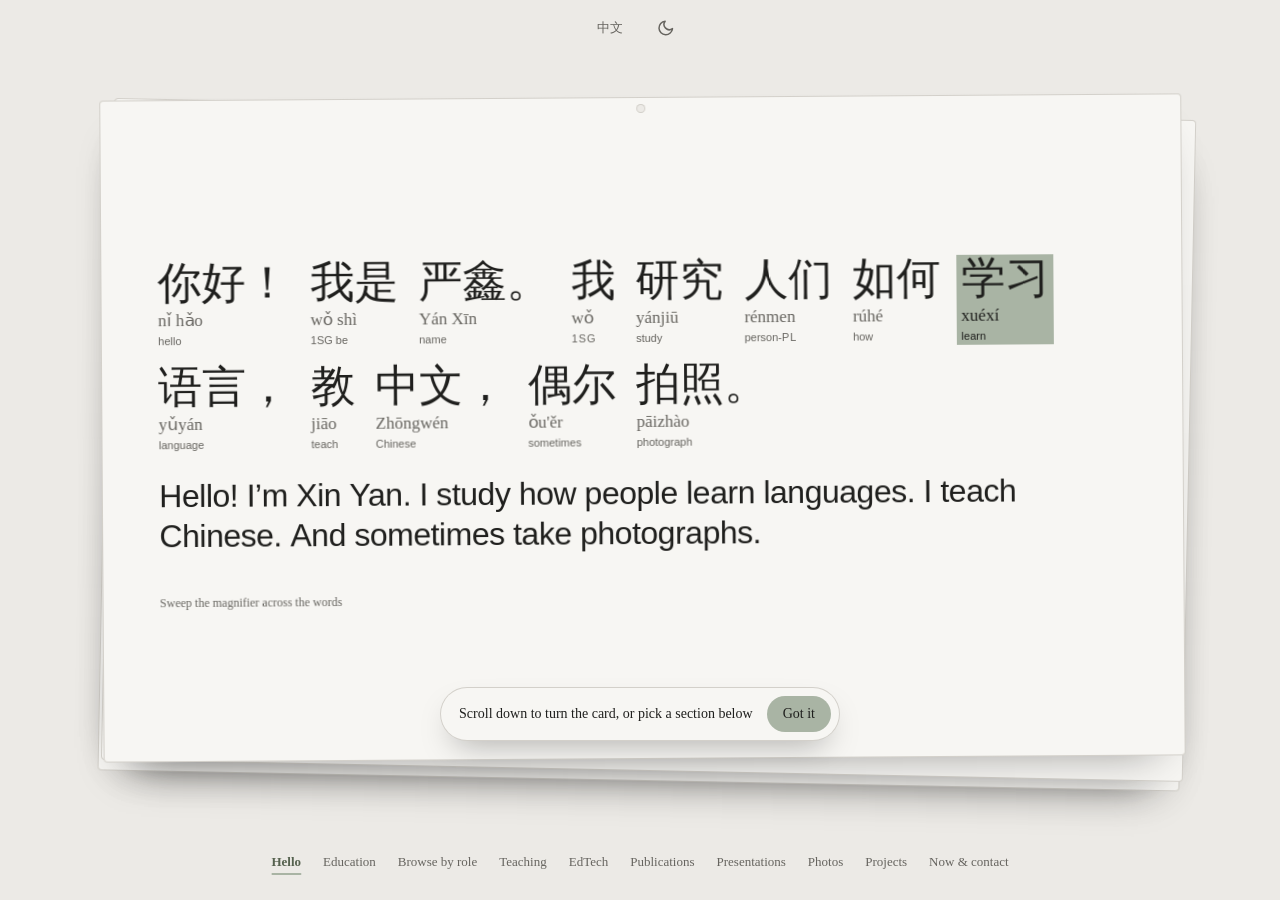
==== commit e405f4bc: "Add files via upload" ====
--- a/index.html
+++ b/index.html
@@ -28,7 +28,7 @@
 <main class="deck" id="deck">
 
   <!-- 1. Introduction -->
-  <article class="card" data-title="Hello">
+  <article class="card" data-id="hello" data-nav="Hello" data-title="Hello">
     <div class="sway"><div class="card-inner">
       <section class="intro" aria-label="Introduction">
         <div class="gloss" lang="zh-CN" id="gloss">
@@ -47,42 +47,54 @@
           <span class="w"><span class="h">拍照。</span><span class="p" lang="zh-Latn">pāizhào</span><span class="g" lang="en">photograph</span></span>
           <span class="tr-en"><span class="ew">Hello!</span> <span class="ew">I’m</span> <span class="ew">Xin</span> <span class="ew">Yan.</span> <span class="ew">I</span> <span class="ew">study</span> <span class="ew">how</span> <span class="ew">people</span> <span class="ew">learn</span> <span class="ew">languages.</span> <span class="ew">I</span> <span class="ew">teach</span> <span class="ew">Chinese.</span> <span class="ew">And</span> <span class="ew">sometimes</span> <span class="ew">take</span> <span class="ew">photographs.</span></span>
         </div>
-        <span class="hint" data-touch="Sweep your finger across the words">Sweep your cursor across the words</span>
+        <span class="hint" data-touch="Drag the magnifier across the words with your finger">Sweep the magnifier across the words</span>
       </section>
     </div></div>
   </article>
 
   <!-- 2. Education -->
-  <article class="card" data-title="Education">
+  <article class="card" data-id="education" data-nav="Education" data-title="Education">
     <div class="sway"><div class="card-inner">
       <section class="edu" aria-label="Education">
         <span class="label title">Education</span>
-        <figure class="edu-map">
+        <figure class="edu-map journey">
+          <svg class="route" aria-hidden="true">
+            <path class="route-ext route-in" d="M0 0"/>
+            <path class="rail-ties" d="M0 0"/>
+            <path id="railPath" class="rail-line" d="M0 0"/>
+            <path id="flightPath" class="route-flight" d="M0 0"/>
+            <path class="route-ext route-out" d="M0 0"/>
+            <g class="vehicle train">
+              <g transform="scale(-1 1)"><image class="vimg" href="train.svg" x="-22" y="-22" width="44" height="44"/></g>
+              <animateMotion id="trainGo" dur="2s" begin="indefinite" fill="freeze" rotate="auto"><mpath href="#railPath"/></animateMotion>
+            </g>
+            <g class="vehicle plane">
+              <g transform="rotate(45)"><image class="vimg" href="plane.svg" x="-22" y="-22" width="44" height="44"/></g>
+              <animateMotion id="planeGo" dur="2s" begin="indefinite" fill="freeze" rotate="auto"><mpath href="#flightPath"/></animateMotion>
+            </g>
+          </svg>
           <div class="edu-node">
-            <span class="edu-dot"></span>
+            <span class="stamp" style="--rot: -8deg"><span class="geo"><span>31.77°N</span><span>117.19°E</span></span><span class="city">Hefei</span><span class="yr">2011–15</span></span>
             <div class="edu-card">
-              <span class="edu-place">Cambridge · UK</span>
-              <strong>University of Cambridge</strong>
-              <span>PhD, Linguistics and Language Acquisition</span>
-              <span class="meta">2022–present · thesis submitted 2026<br>AHRC (UKRI) full scholarship</span>
+              <strong>Anhui University</strong>
+              <span>BA, Russian Language and Literature</span>
+              <span class="meta">2011–2015</span>
             </div>
           </div>
           <div class="edu-node">
-            <span class="edu-dot"></span>
+            <span class="stamp" style="--rot: 6deg"><span class="geo"><span>39.99°N</span><span>116.30°E</span></span><span class="city">Beijing</span><span class="yr">2019–22</span></span>
             <div class="edu-card">
-              <span class="edu-place">Beijing · China</span>
               <strong>Peking University</strong>
               <span>MA, Teaching Chinese as a Second Language</span>
               <span class="meta">2019–2022 · GPA 3.8/4.0, ranked 1/31<br>National Scholarship, Outstanding Graduate</span>
             </div>
           </div>
           <div class="edu-node">
-            <span class="edu-dot"></span>
+            <span class="stamp" style="--rot: -4deg"><span class="geo"><span>52.21°N</span><span>0.12°E</span></span><span class="city">Cambridge</span><span class="yr">2022–26</span></span>
             <div class="edu-card">
-              <span class="edu-place">Anhui · China</span>
-              <strong>Anhui University</strong>
-              <span>BA, Russian Language and Literature</span>
-              <span class="meta">2011–2015</span>
+              <strong>University of Cambridge</strong>
+              <span>PhD, Chinese Linguistics and Language Acquisition</span>
+              <span class="meta">2022–present · thesis submitted 2026<br>AHRC (UKRI) full scholarship</span>
             </div>
           </div>
         </figure>
@@ -91,7 +103,7 @@
   </article>
 
   <!-- 3. Fill in the blank: shuffles the cards ahead -->
-  <article class="card" data-title="Fill in the blank">
+  <article class="card" data-id="reader" data-nav="Browse by role" data-title="Fill in the blank">
     <div class="sway"><div class="card-inner">
       <section class="cloze" aria-label="Who is reading">
         <span class="label title">Fill in the blank</span>
@@ -109,7 +121,7 @@
   </article>
 
   <!-- 4–8. Reorderable cards -->
-  <article class="card" data-title="Teaching" data-key="teaching">
+  <article class="card" data-id="teaching" data-nav="Teaching" data-title="Teaching" data-key="teaching">
     <div class="sway"><div class="card-inner">
       <section class="split" aria-label="Teaching">
         <div class="stack">
@@ -123,6 +135,20 @@
             <g stroke="currentColor" stroke-width="5" stroke-linecap="round" stroke-linejoin="round" fill="none">
               <path d="M20 40 L90 40"/><path d="M120 120 L190 40"/><path d="M220 160 L248 200 L290 80"/><path d="M320 40 L390 200"/>
             </g>
+            <!-- A point of light travels along the four tones, left to right -->
+            <path id="toneTrack" d="M20 40 L90 40 M120 120 L190 40 M220 160 L248 200 L290 80 M320 40 L390 200" fill="none" stroke="none"/>
+            <g class="tone-dot" aria-hidden="true">
+              <circle r="15" fill="currentColor" opacity="0.18">
+                <animate attributeName="r" values="11;17;11" dur="1.2s" repeatCount="indefinite"/>
+                <animateMotion dur="6s" repeatCount="indefinite" keyPoints="0;1;1" keyTimes="0;0.86;1" calcMode="linear"><mpath href="#toneTrack"/></animateMotion>
+              </circle>
+              <circle r="6" fill="currentColor">
+                <animateMotion dur="6s" repeatCount="indefinite" keyPoints="0;1;1" keyTimes="0;0.86;1" calcMode="linear"><mpath href="#toneTrack"/></animateMotion>
+              </circle>
+              <circle r="2.5" fill="#FFFFFF" opacity="0.85">
+                <animateMotion dur="6s" repeatCount="indefinite" keyPoints="0;1;1" keyTimes="0;0.86;1" calcMode="linear"><mpath href="#toneTrack"/></animateMotion>
+              </circle>
+            </g>
             <g font-size="16" fill="#66645F" text-anchor="middle" font-family="Iowan Old Style, Georgia, Times New Roman, Songti SC, SimSun, serif">
               <text x="55" y="240">mā</text><text x="155" y="240">má</text><text x="255" y="240">mǎ</text><text x="355" y="240">mà</text>
             </g>
@@ -133,7 +159,7 @@
     </div></div>
   </article>
 
-  <article class="card" data-title="Education products" data-key="product">
+  <article class="card" data-id="edtech" data-nav="EdTech" data-title="Education products" data-key="product">
     <div class="sway"><div class="card-inner">
       <section class="stack" style="gap: 10px" aria-label="Education products">
         <span class="label title">Education products</span>
@@ -144,7 +170,7 @@
     </div></div>
   </article>
 
-  <article class="card" data-title="Publications" data-key="pubs">
+  <article class="card" data-id="publications" data-nav="Publications" data-title="Publications" data-key="pubs">
     <div class="sway"><div class="card-inner">
       <section class="split" aria-label="Publications" style="align-items: flex-start">
         <figure class="stack" style="gap: 16px">
@@ -163,7 +189,7 @@
     </div></div>
   </article>
 
-  <article class="card" data-title="Presentations" data-key="talks">
+  <article class="card" data-id="talks" data-nav="Presentations" data-title="Presentations" data-key="talks">
     <div class="sway"><div class="card-inner">
       <section class="stack" style="gap: 22px" aria-label="Presentations">
         <span class="label title">Presentations</span>
@@ -179,7 +205,7 @@
     </div></div>
   </article>
 
-  <article class="card" data-title="Photography" data-key="photo">
+  <article class="card" data-id="photos" data-nav="Photos" data-title="Photography" data-key="photo">
     <div class="sway"><div class="card-inner">
       <section class="photos" aria-label="Photography">
         <span class="label title">Photography</span>
@@ -188,12 +214,13 @@
           <figure><img src="photos/kharkiv-2017-1200.jpg" srcset="photos/kharkiv-2017-1200.jpg 1200w, photos/kharkiv-2017.jpg 2400w" sizes="80vw" width="1200" height="490" alt="A city square in Kharkiv on a winter night, with a lit Christmas tree" loading="lazy"><figcaption class="cap">Kharkiv, Ukraine, 2017</figcaption></figure>
           <figure><img src="photos/taihu-2016-1200.jpg" srcset="photos/taihu-2016-1200.jpg 1200w, photos/taihu-2016.jpg 2400w" sizes="100vw" width="1200" height="374" alt="Dusk over hills and trees near Taihu" loading="lazy"><figcaption class="cap">Taihu, China, 2016</figcaption></figure>
         </div>
+        <span class="more" data-touch="Swipe the photos to see more →">Scroll to see more photos →</span>
       </section>
     </div></div>
   </article>
 
   <!-- 9. Projects -->
-  <article class="card" data-title="Projects">
+  <article class="card" data-id="projects" data-nav="Projects" data-title="Projects">
     <div class="sway"><div class="card-inner">
       <section class="projects-body" aria-label="Projects">
         <span class="label title">Projects</span>
@@ -203,7 +230,7 @@
   </article>
 
   <!-- 10. Now -->
-  <article class="card" data-title="Now">
+  <article class="card" data-id="contact" data-nav="Now &amp; contact" data-title="Now">
     <div class="sway"><div class="card-inner sage">
       <section class="now" aria-label="Now">
         <span class="now-head">Now · October 2026</span>
@@ -225,12 +252,11 @@
 
 </main>
 
-<div class="deck-hint" id="deckHint" role="status" data-touch="Swipe up or right to drop the card"><span>Scroll down or swipe right to drop the card</span><button type="button" id="hintOk">Got it</button></div>
-
-<nav class="progress" aria-label="Cards">
-  <button class="step" id="prev" type="button" aria-label="Previous card"><svg viewBox="0 0 24 24" fill="none" stroke="currentColor" stroke-width="2" stroke-linecap="round" stroke-linejoin="round" aria-hidden="true"><path d="M15 18l-6-6 6-6"/></svg></button>
-  <div class="ticks" id="ticks"></div>
-  <button class="step" id="next" type="button" aria-label="Next card"><svg viewBox="0 0 24 24" fill="none" stroke="currentColor" stroke-width="2" stroke-linecap="round" stroke-linejoin="round" aria-hidden="true"><path d="M9 18l6-6-6-6"/></svg></button>
+<div class="deck-toast" id="deckToast" role="status" aria-live="polite" data-first="This is the first card. Scroll down for the next one." data-first-touch="This is the first card. Swipe up for the next one." data-last="This is the last card. Scroll up to go back." data-last-touch="This is the last card. Swipe down to go back."></div>
+<div class="deck-hint" id="deckHint" role="status" data-touch="Swipe up to turn the card, or tap a section below"><span>Scroll down to turn the card, or pick a section below</span><button type="button" id="hintOk">Got it</button></div>
+
+<nav class="progress" aria-label="Sections">
+  <div class="ticks" id="ticks" role="list"></div>
 </nav>
 
 </body>
--- a/deck.css
+++ b/deck.css
@@ -8,24 +8,30 @@
 
 .progress {
   position: fixed; left: 50%; bottom: 18px; transform: translateX(-50%); z-index: 50;
-  display: flex; align-items: center; gap: 4px;
-  color: var(--muted); font-size: 12px;
-}
-.progress .step {
-  width: 36px; height: 44px; display: inline-flex; align-items: center; justify-content: center;
-  color: var(--muted); border-radius: 999px;
-}
-.progress .step:hover { color: var(--ink); opacity: 1; }
-.progress .step:disabled { opacity: 0.3; cursor: default; }
-.progress .step svg { width: 16px; height: 16px; display: block; }
-.ticks { display: flex; align-items: center; }
+  max-width: calc(100vw - 24px);
+  display: flex; align-items: center;
+}
+.ticks {
+  display: flex; align-items: center; gap: 2px;
+  overflow-x: auto; scrollbar-width: none; overscroll-behavior-x: contain;
+}
+.ticks::-webkit-scrollbar { display: none; }
 .ticks button {
-  width: 14px; height: 44px; display: inline-flex; align-items: center; justify-content: center;
-}
-.ticks button span { display: block; width: 1px; height: 10px; background: var(--tick); transition: width 0.25s ease, background-color 0.25s ease; }
-.ticks button.on span { width: 16px; background: transparent; border: 1px solid var(--muted); }
-.ticks button:hover span { background: var(--muted); }
-.ticks button.on:hover span { background: transparent; }
+  flex-shrink: 0; min-height: 40px; padding: 0 10px; border-radius: 999px;
+  font-size: 13px; color: var(--muted); white-space: nowrap;
+  transition: color 0.25s ease, background-color 0.25s ease;
+}
+@media (hover: hover) { .ticks button:hover { color: var(--ink); opacity: 1; } }
+.ticks button:hover { opacity: 1; }
+.ticks button { position: relative; }
+.ticks button.on { color: var(--sage-deep); font-weight: 700; }
+.ticks button::after {
+  content: ''; position: absolute; left: 10px; right: 10px; bottom: 7px; height: 2px; border-radius: 2px;
+  background: var(--sage); transform: scaleX(0); transition: transform 0.3s ease;
+}
+.ticks button.on::after { transform: scaleX(1); }
+html:lang(zh-CN) .ticks button { font-size: 13px; }
+
 /* Floating hint with a confirm button */
 .deck-hint {
   position: fixed; left: 0; right: 0; bottom: 160px; z-index: 60;
@@ -52,14 +58,63 @@
 
 /* Shuffle: the real cards fan out, shuffle and deal back */
 .card-tag {
-  position: absolute; inset: 0; z-index: 4; border-radius: 3px;
-  background: var(--paper); color: var(--ink);
-  box-shadow: 0 0 0 1px var(--line);
-  display: flex; align-items: center; justify-content: center; text-align: center; padding: 0 6%;
-  font-size: clamp(64px, 7vw, 92px); line-height: 1.1; letter-spacing: -0.02em;
+  position: absolute; inset: 0; z-index: 4; border-radius: 22px; overflow: hidden;
   opacity: 0; pointer-events: none; transition: opacity 0.25s ease;
-}
-.card-inner.sage + .card-tag { background: var(--sage); color: var(--on-accent); }
+  box-shadow: 0 0 0 2px var(--line), 0 50px 90px -40px rgba(0, 0, 0, 0.5);
+}
+.card-tag .face, .card-tag .back {
+  position: absolute; inset: 0; border-radius: inherit; transition: opacity 0.22s ease;
+}
+/* Face: a quiet playing card with a double frame, corner indices and a centred title */
+.card-tag .face {
+  background:
+    radial-gradient(120% 90% at 50% 0%, rgba(255, 255, 255, 0.55), transparent 60%),
+    var(--paper);
+  color: var(--ink);
+  display: flex; flex-direction: column; align-items: center; justify-content: center; gap: 34px;
+  text-align: center; padding: 0 12%;
+}
+.card-tag .face::before, .card-tag .face::after {
+  content: ''; position: absolute; border-radius: 12px; pointer-events: none;
+}
+.card-tag .face::before { inset: 26px; border: 3px solid var(--line); }
+.card-tag .face::after { inset: 40px; border: 1.5px solid var(--line); border-radius: 8px; }
+.card-tag .t { position: relative; font-size: clamp(76px, 8vw, 104px); line-height: 1.05; letter-spacing: -0.02em; }
+.card-tag .orn { position: relative; width: 220px; height: 3px; background: linear-gradient(90deg, transparent, var(--sage-deep), transparent); }
+.card-tag .orn::after {
+  content: ''; position: absolute; left: 50%; top: 50%; width: 22px; height: 22px; margin: -11px 0 0 -11px;
+  background: var(--sage-deep); transform: rotate(45deg); border: 5px solid var(--paper);
+}
+.card-tag .corner {
+  position: absolute; display: flex; flex-direction: column; align-items: center; gap: 8px;
+  color: var(--sage-deep); font-variant-numeric: tabular-nums; line-height: 1; z-index: 1;
+}
+.card-tag .corner b { font-size: 56px; font-weight: 600; letter-spacing: 0.02em; }
+.card-tag .corner i { font-style: normal; font-size: 38px; }
+.card-tag .tl { top: 62px; left: 70px; }
+.card-tag .br { bottom: 62px; right: 70px; transform: rotate(180deg); }
+.card-inner.sage + .card-tag .face { background: radial-gradient(120% 90% at 50% 0%, rgba(255, 255, 255, 0.35), transparent 60%), var(--sage); color: var(--on-accent); }
+.card-inner.sage + .card-tag .orn::after { border-color: var(--sage); }
+/* Back: a woven sage pattern with a schwa in the middle */
+.card-tag .back {
+  opacity: 0;
+  background:
+    radial-gradient(circle at 50% 50%, rgba(255, 255, 255, 0.10), transparent 55%),
+    repeating-linear-gradient(45deg, rgba(255, 255, 255, 0.13) 0 3px, transparent 3px 30px),
+    repeating-linear-gradient(-45deg, rgba(255, 255, 255, 0.13) 0 3px, transparent 3px 30px),
+    #56624F;
+  display: flex; align-items: center; justify-content: center;
+}
+.card-tag .back::before { content: ''; position: absolute; inset: 30px; border: 4px solid rgba(255, 255, 255, 0.55); border-radius: 12px; }
+.card-tag .back::after { content: ''; position: absolute; inset: 46px; border: 2px solid rgba(255, 255, 255, 0.3); border-radius: 8px; }
+.card-tag .back .em {
+  width: 190px; height: 190px; border-radius: 50%;
+  border: 4px solid rgba(255, 255, 255, 0.7); background: rgba(0, 0, 0, 0.12);
+  display: flex; align-items: center; justify-content: center;
+  color: #FFFFFF; font-family: "Iowan Old Style", Georgia, serif; font-size: 130px; line-height: 1; padding-bottom: 18px; box-sizing: border-box;
+}
+.deck.backs .card-tag .back { opacity: 1; }
+.deck.backs .card-tag .face { opacity: 0; }
 .deck.shuffling .card-tag { opacity: 1; }
 .deck.shuffling .card.is-top .card-tag { opacity: 0; }
 .deck.shuffling .card { transition: transform 0.4s cubic-bezier(0.3, 0.7, 0.3, 1), opacity 0.3s ease; }
@@ -115,7 +170,7 @@
 .card .now { background: transparent; padding: 0; }
 .card .foot-in { font-size: 13px; color: var(--on-accent); opacity: 0.7; margin-top: 8px; }
 .card .photos { display: flex; flex-direction: column; gap: 12px; }
-.card .photos .strip { padding: 0; scroll-padding-inline: 0; }
+.card .photos .strip { padding: 0; scroll-padding-inline: 0; scroll-snap-type: x proximity; }
 .card .photos .strip img { height: clamp(170px, 42vh, 420px); }
 .card .talks { display: grid; grid-template-columns: repeat(2, minmax(0, 1fr)); gap: 18px 48px; }
 .card .projects-body { display: flex; flex-direction: column; gap: 18px; max-width: 34em; }
@@ -152,7 +207,9 @@
   .card-inner { padding: 26px 18px 22px; justify-content: flex-start; }
   .card .talks { grid-template-columns: 1fr; gap: 14px; }
   .card .photos .strip img { height: clamp(150px, 34vh, 260px); }
-  .progress { bottom: 12px; }
+  .progress { bottom: 12px; left: 0; right: 0; transform: none; max-width: none; }
+  .ticks { width: 100%; padding: 0 12px; -webkit-mask-image: linear-gradient(90deg, transparent, #000 18px, #000 calc(100% - 18px), transparent); mask-image: linear-gradient(90deg, transparent, #000 18px, #000 calc(100% - 18px), transparent); }
+  .ticks button { padding: 0 9px; }
   .deck-hint { bottom: 132px; font-size: 13px; padding-left: 14px; gap: 10px; }
 }
 
@@ -173,5 +230,213 @@
   .card .edu-dot { position: absolute; left: -26px; top: 2px; }
   .card .label.title { font-size: 16px; }
   .card .options button { padding: 9px 13px; font-size: 15px; }
-  .card .quote { padding: 10px 0; justify-content: flex-start; }
-}
+  .card .quote { padding: 10px 0 6px; justify-content: center; text-align: center; }
+  .card .quote + figcaption { text-align: center; }
+  .card .split .tones { order: -1; }
+}
+
+/* Tone contours: the travelling point of light */
+@media (prefers-reduced-motion: reduce) {
+  .tones .tone-dot { display: none; }
+}
+
+/* Photo strip: "more" hint */
+.card .photos .more { align-self: flex-end; font-size: 13px; color: var(--muted); }
+
+/* Toast when there is no card further that way */
+.deck-toast {
+  position: fixed; left: 0; right: 0; top: 76px; z-index: 61;
+  width: max-content; max-width: calc(100vw - 32px); margin: 0 auto;
+  padding: 10px 18px; border-radius: 999px;
+  background: var(--ink); color: var(--bg);
+  font-size: 14px; line-height: 1.35; text-align: center;
+  box-shadow: 0 14px 32px -14px rgba(0, 0, 0, 0.45);
+  opacity: 0; transform: translateY(-8px); pointer-events: none;
+  transition: opacity 0.3s ease, transform 0.3s ease;
+}
+.deck-toast.on { opacity: 1; transform: translateY(0); }
+@media (max-width: 640px) { .deck-toast { top: 64px; font-size: 13px; } }
+
+/* First card: magnifier cursor */
+.magnifier {
+  position: fixed; left: 0; top: 0; z-index: 70; pointer-events: none;
+  opacity: 0; transition: opacity 0.15s ease; will-change: transform;
+}
+.magnifier.on { opacity: 1; }
+.magnifier img { width: 100%; height: 100%; display: block; user-select: none; -webkit-user-drag: none; filter: drop-shadow(0 6px 10px rgba(0, 0, 0, 0.22)); }
+@media (hover: hover) and (pointer: fine) {
+  .card[data-id="hello"] .card-inner, .card[data-id="hello"] .card-inner * { cursor: none; }
+}
+
+/* Education as a journey: passport stamps joined by a flight path */
+.card .journey { position: relative; grid-template-columns: repeat(3, minmax(0, 1fr)); gap: 28px; margin-top: 18px; padding-left: 0; }
+.card .journey::before, .card .journey::after { display: none; }
+.journey .route { position: absolute; left: 0; top: 0; width: 100%; height: 100%; overflow: visible; pointer-events: none; z-index: 0; }
+.journey .route-line { fill: none; stroke: var(--sage-deep); stroke-width: 1.6; stroke-dasharray: 2 7; stroke-linecap: round; opacity: 0.6; }
+.journey .plane { fill: var(--sage-deep); opacity: 0; transition: opacity 0.3s ease; }
+.journey .plane.flying { opacity: 1; }
+.journey .edu-node { position: relative; z-index: 1; display: flex; flex-direction: column; align-items: flex-start; gap: 16px; }
+.stamp {
+  --rot: 0deg;
+  position: relative; flex-shrink: 0;
+  width: 104px; height: 104px; border-radius: 50%;
+  border: 3px solid var(--sage-deep); color: var(--sage-deep); background: var(--paper);
+  display: flex; flex-direction: column; align-items: center; justify-content: center; gap: 2px;
+  transform: rotate(var(--rot)); opacity: 0.92;
+}
+.stamp::before { content: ''; position: absolute; inset: 5px; border: 1px dashed currentColor; border-radius: 50%; opacity: 0.8; }
+.stamp .city { font-size: 10px; font-weight: 700; letter-spacing: 0.16em; text-transform: uppercase; }
+.stamp .word { font-size: 22px; line-height: 1.1; font-weight: 600; }
+.stamp .word:lang(en) { font-size: 34px; font-family: "Iowan Old Style", Georgia, serif; font-weight: 400; line-height: 0.9; }
+.stamp .yr { font-size: 10px; letter-spacing: 0.06em; font-variant-numeric: tabular-nums; }
+.journey-cap { margin-top: 18px; }
+/* The stamps are pressed one by one as the plane arrives */
+.card.is-top .journey .stamp { animation: stamp-in 0.55s cubic-bezier(0.3, 1.4, 0.5, 1) both; }
+.card.is-top .journey .edu-node:nth-of-type(1) .stamp { animation-delay: 0.25s; }
+.card.is-top .journey .edu-node:nth-of-type(2) .stamp { animation-delay: 1.7s; }
+.card.is-top .journey .edu-node:nth-of-type(3) .stamp { animation-delay: 3.15s; }
+@keyframes stamp-in {
+  0% { opacity: 0; transform: rotate(var(--rot)) scale(1.9); }
+  60% { opacity: 0.95; transform: rotate(var(--rot)) scale(0.9); }
+  100% { opacity: 0.92; transform: rotate(var(--rot)) scale(1); }
+}
+@media (max-width: 640px) {
+  .card .journey { grid-template-columns: 1fr; gap: 26px; padding-left: 0; }
+  .journey .edu-node { flex-direction: row; align-items: center; gap: 18px; }
+  .stamp { width: 84px; height: 84px; }
+  .stamp .word { font-size: 18px; }
+  .stamp .word:lang(en) { font-size: 28px; }
+  .stamp .city, .stamp .yr { font-size: 9px; }
+}
+@media (prefers-reduced-motion: reduce) {
+  .card.is-top .journey .stamp { animation: none; }
+  .journey .plane { display: none; }
+}
+.stamp .word:lang(ru) { font-size: 17px; letter-spacing: -0.01em; }
+.stamp .city { letter-spacing: 0.1em; }
+@media (max-width: 640px) {
+  .stamp .word:lang(ru) { font-size: 14px; }
+  .stamp .city { letter-spacing: 0.06em; }
+}
+
+/* Captions sit centred under their figure */
+.card .tones figcaption,
+.card .dots + .label,
+.card .quote + figcaption { text-align: center; align-self: center; width: 100%; }
+
+/* Journey v2: coordinates on top, the city in the middle, stamps a little out of line */
+.stamp { width: 108px; height: 108px; gap: 3px; }
+.stamp .geo { font-size: 8.5px; letter-spacing: 0.02em; white-space: nowrap; font-variant-numeric: tabular-nums; opacity: 0.9; }
+.stamp .city { font-size: 13px; font-weight: 700; letter-spacing: 0.06em; text-transform: uppercase; white-space: nowrap; }
+.stamp .city:lang(zh-CN) { font-size: 20px; letter-spacing: 0.12em; text-transform: none; font-weight: 600; }
+.stamp .yr { font-size: 9.5px; }
+.card .journey .edu-node:nth-of-type(1) { margin-top: 26px; }
+.card .journey .edu-node:nth-of-type(2) { margin-top: 0; }
+.card .journey .edu-node:nth-of-type(3) { margin-top: 40px; }
+.journey .route-line { stroke-width: 1.5; stroke-dasharray: 1.5 7; }
+/* stamping is now timed by the plane */
+.card.is-top .journey .stamp { animation: none; }
+.journey.flying .stamp { opacity: 0; }
+.journey.flying .stamp.stamped { animation: stamp-in 0.55s cubic-bezier(0.3, 1.4, 0.5, 1) both; }
+@media (max-width: 640px) {
+  .stamp { width: 90px; height: 90px; }
+  .stamp .geo { font-size: 7.5px; letter-spacing: 0; }
+  .stamp .city { font-size: 11.5px; letter-spacing: 0.03em; }
+  .stamp .city:lang(zh-CN) { font-size: 17px; }
+  .card .journey .edu-node:nth-of-type(1) { margin-top: 0; margin-left: 0; }
+  .card .journey .edu-node:nth-of-type(2) { margin-left: 22px; }
+  .card .journey .edu-node:nth-of-type(3) { margin-top: 0; margin-left: 6px; }
+}
+@media (prefers-reduced-motion: reduce) {
+  .journey.flying .stamp { opacity: 0.92; }
+}
+
+/* Journey v3: rail line to Beijing, flight path to Cambridge */
+.journey .route path { fill: none; stroke: var(--sage-deep); stroke-linecap: round; }
+.journey .route-ext { stroke-width: 1.4; stroke-dasharray: 1.5 7; opacity: 0.4; }
+.journey .rail-ties { stroke-width: 7; stroke-dasharray: 1.6 6; stroke-linecap: butt; opacity: 0.45; }
+.journey .rail-line { stroke-width: 1.6; opacity: 0.75; }
+.journey .route-flight { stroke-width: 1.5; stroke-dasharray: 5 6; opacity: 0.6; }
+.journey .vehicle { opacity: 0; transition: opacity 0.25s ease; }
+.journey .vehicle path:not(.win) { fill: var(--sage-deep); stroke: none; }
+.journey .vehicle .win { fill: var(--paper); stroke: none; }
+.journey .vehicle.moving { opacity: 1; }
+@media (prefers-reduced-motion: reduce) { .journey .vehicle { display: none; } }
+/* stamps are pressed exactly when the train or plane arrives (no fixed delays) */
+.journey.flying .stamp.stamped { animation-delay: 0s !important; }
+@media (max-width: 640px) {
+  .stamp { width: 94px; height: 94px; }
+  .stamp .city { font-size: 10.5px; letter-spacing: 0.02em; }
+  .stamp .city:lang(zh-CN) { font-size: 17px; letter-spacing: 0.1em; }
+}
+
+/* Journey v4: stamps laid out roughly like a map (Cambridge far west; Beijing north of Hefei) */
+.card .journey { grid-template-columns: repeat(3, minmax(0, 1fr)); grid-template-rows: auto auto; gap: 30px 28px; margin-top: 22px; }
+.card .journey .edu-node { flex-direction: row; align-items: center; gap: 16px; margin: 0 !important; }
+.card .journey .edu-node:nth-of-type(1) { grid-column: 3; grid-row: 2; padding-left: 34px; }   /* Hefei */
+.card .journey .edu-node:nth-of-type(2) { grid-column: 3; grid-row: 1; padding-left: 0; }      /* Beijing */
+.card .journey .edu-node:nth-of-type(3) { grid-column: 1; grid-row: 1; padding-top: 18px; }    /* Cambridge */
+.card .journey .edu-card { min-width: 0; }
+.stamp .geo { display: flex; flex-direction: column; align-items: center; line-height: 1.12; font-size: 8.5px; letter-spacing: 0.02em; }
+.stamp .city { font-size: 13px; letter-spacing: 0.04em; }
+.journey .vehicle image { overflow: visible; }
+@media (max-width: 900px) and (min-width: 641px) {
+  .card .journey { grid-template-columns: repeat(2, minmax(0, 1fr)); }
+  .card .journey .edu-node:nth-of-type(1) { grid-column: 2; }
+  .card .journey .edu-node:nth-of-type(2) { grid-column: 2; }
+}
+@media (max-width: 640px) {
+  .card .journey { grid-template-columns: 1fr; grid-template-rows: auto auto auto; gap: 24px; }
+  .card .journey .edu-node:nth-of-type(3) { grid-column: 1; grid-row: 1; padding: 0; }           /* Cambridge, top left */
+  .card .journey .edu-node:nth-of-type(2) { grid-column: 1; grid-row: 2; padding-left: 40px; }   /* Beijing */
+  .card .journey .edu-node:nth-of-type(1) { grid-column: 1; grid-row: 3; padding-left: 56px; }   /* Hefei */
+  .card .journey .edu-node { gap: 12px; }
+  .stamp .geo { font-size: 7.5px; }
+}
+
+/* Journey v5: back to one horizontal line, Cambridge on the left, Anhui on the right */
+.card .journey { grid-template-columns: repeat(3, minmax(0, 1fr)) !important; grid-template-rows: auto !important; gap: 28px; }
+.card .journey .edu-node { flex-direction: column; align-items: flex-start; gap: 16px; padding: 0 !important; grid-row: 1 !important; }
+.card .journey .edu-node:nth-of-type(3) { grid-column: 1 !important; }   /* Cambridge */
+.card .journey .edu-node:nth-of-type(2) { grid-column: 2 !important; }   /* Beijing */
+.card .journey .edu-node:nth-of-type(1) { grid-column: 3 !important; }   /* Hefei */
+.edu-card .sd strong { font-weight: 600; }
+@media (max-width: 640px) {
+  .card .journey { grid-template-columns: 1fr !important; grid-template-rows: auto auto auto !important; gap: 24px; }
+  .card .journey .edu-node { flex-direction: row; align-items: center; gap: 12px; grid-column: 1 !important; }
+  .card .journey .edu-node:nth-of-type(3) { grid-row: 1 !important; }
+  .card .journey .edu-node:nth-of-type(2) { grid-row: 2 !important; }
+  .card .journey .edu-node:nth-of-type(1) { grid-row: 3 !important; }
+}
+@media (max-width: 640px) {
+  .card .journey .edu-node:nth-of-type(1),
+  .card .journey .edu-node:nth-of-type(2),
+  .card .journey .edu-node:nth-of-type(3) { grid-column: 1 !important; }
+}
+
+/* Journey v6: Hefei → Beijing → Cambridge from left to right, each a step higher; centred in their columns */
+.card .journey .edu-node { align-items: center !important; text-align: center; }
+.card .journey .edu-card { align-items: center; }
+.card .journey .edu-node:nth-of-type(1) { grid-column: 1 !important; margin-top: 64px !important; }   /* Hefei */
+.card .journey .edu-node:nth-of-type(2) { grid-column: 2 !important; margin-top: 32px !important; }   /* Beijing */
+.card .journey .edu-node:nth-of-type(3) { grid-column: 3 !important; margin-top: 0 !important; }      /* Cambridge */
+@media (max-width: 640px) {
+  /* phones: from the bottom up — Cambridge on top, Hefei at the bottom */
+  .card .journey .edu-node { align-items: center !important; text-align: left; margin-top: 0 !important; }
+  .card .journey .edu-card { align-items: flex-start; }
+  .card .journey .edu-node:nth-of-type(1),
+  .card .journey .edu-node:nth-of-type(2),
+  .card .journey .edu-node:nth-of-type(3) { grid-column: 1 !important; margin-top: 0 !important; }
+  .card .journey .edu-node:nth-of-type(3) { grid-row: 1 !important; }
+  .card .journey .edu-node:nth-of-type(2) { grid-row: 2 !important; }
+  .card .journey .edu-node:nth-of-type(1) { grid-row: 3 !important; }
+}
+
+/* Journey v7: one line style for the whole route */
+.journey .route-ext, .journey .rail-line, .journey .route-flight {
+  stroke: var(--sage-deep); stroke-width: 1.6; stroke-dasharray: 5 6; stroke-linecap: round; opacity: 0.6;
+}
+.journey .rail-ties { display: none; }
+
+/* Card backs: pattern and frame only, no emblem */
+.card-tag .back .em { display: none; }
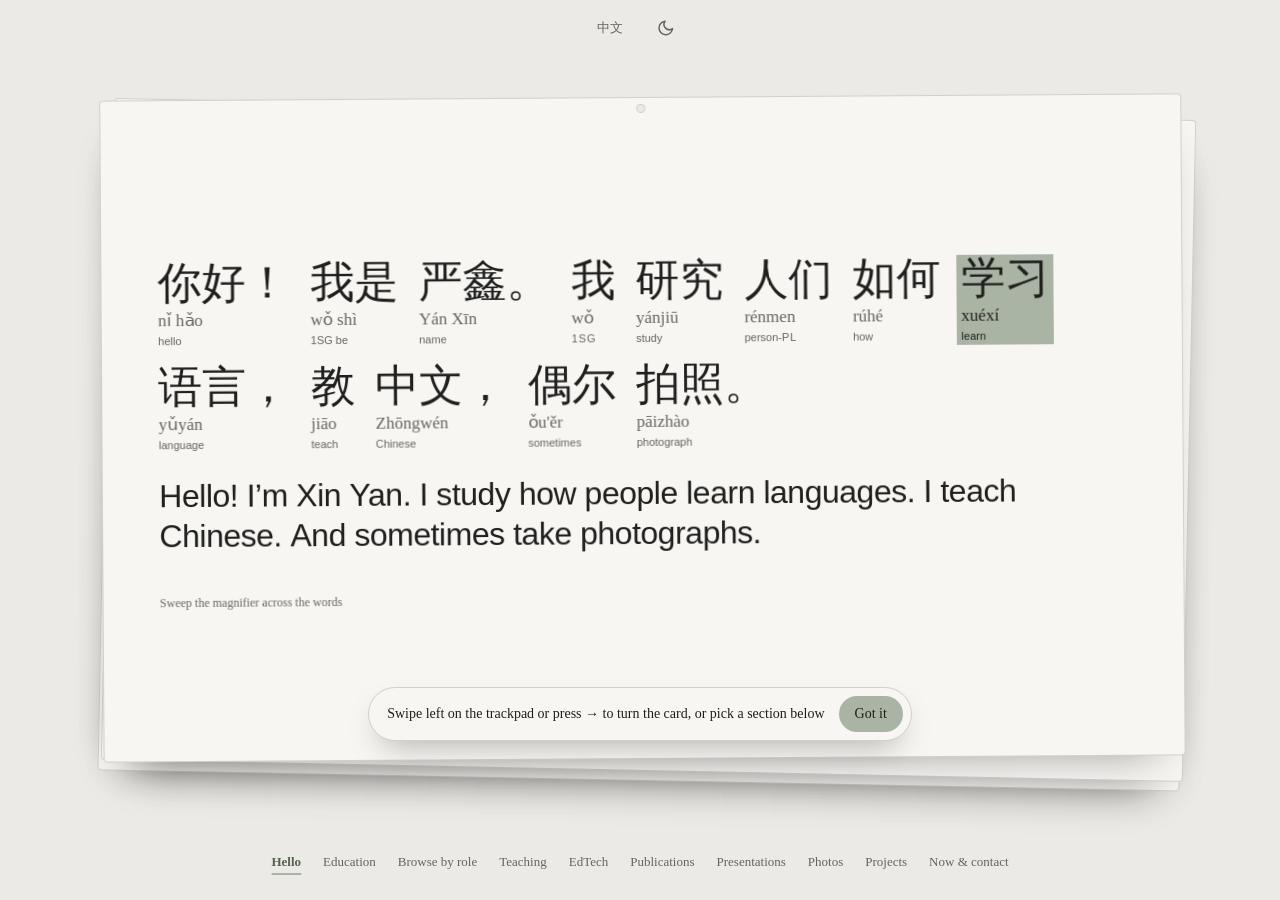
==== commit 8e67d43f: "Add files via upload" ====
--- a/index.html
+++ b/index.html
@@ -252,8 +252,8 @@
 
 </main>
 
-<div class="deck-toast" id="deckToast" role="status" aria-live="polite" data-first="This is the first card. Scroll down for the next one." data-first-touch="This is the first card. Swipe up for the next one." data-last="This is the last card. Scroll up to go back." data-last-touch="This is the last card. Swipe down to go back."></div>
-<div class="deck-hint" id="deckHint" role="status" data-touch="Swipe up to turn the card, or tap a section below"><span>Scroll down to turn the card, or pick a section below</span><button type="button" id="hintOk">Got it</button></div>
+<div class="deck-toast" id="deckToast" role="status" aria-live="polite" data-first="This is the first card. Swipe left or press → for the next one." data-first-touch="This is the first card. Swipe left for the next one." data-last="This is the last card. Swipe right or press ← to go back." data-last-touch="This is the last card. Swipe right to go back."></div>
+<div class="deck-hint" id="deckHint" role="status" data-touch="Swipe left to turn the card, or tap a section below"><span>Swipe left on the trackpad or press → to turn the card, or pick a section below</span><button type="button" id="hintOk">Got it</button></div>
 
 <nav class="progress" aria-label="Sections">
   <div class="ticks" id="ticks" role="list"></div>
--- a/deck.css
+++ b/deck.css
@@ -440,3 +440,14 @@
 
 /* Card backs: pattern and frame only, no emblem */
 .card-tag .back .em { display: none; }
+
+/* Card faces on phones: titles may wrap, and the frame and corners scale down */
+.card-tag .t { max-width: 100%; overflow-wrap: break-word; }
+@media (max-width: 640px) {
+  .card-tag .face { gap: 26px; padding: 0 13%; }
+  .card-tag .corner b { font-size: 48px; }
+  .card-tag .corner i { font-size: 32px; }
+  .card-tag .tl { top: 54px; left: 50px; }
+  .card-tag .br { bottom: 54px; right: 50px; }
+  .card-tag .orn { width: 160px; }
+}
